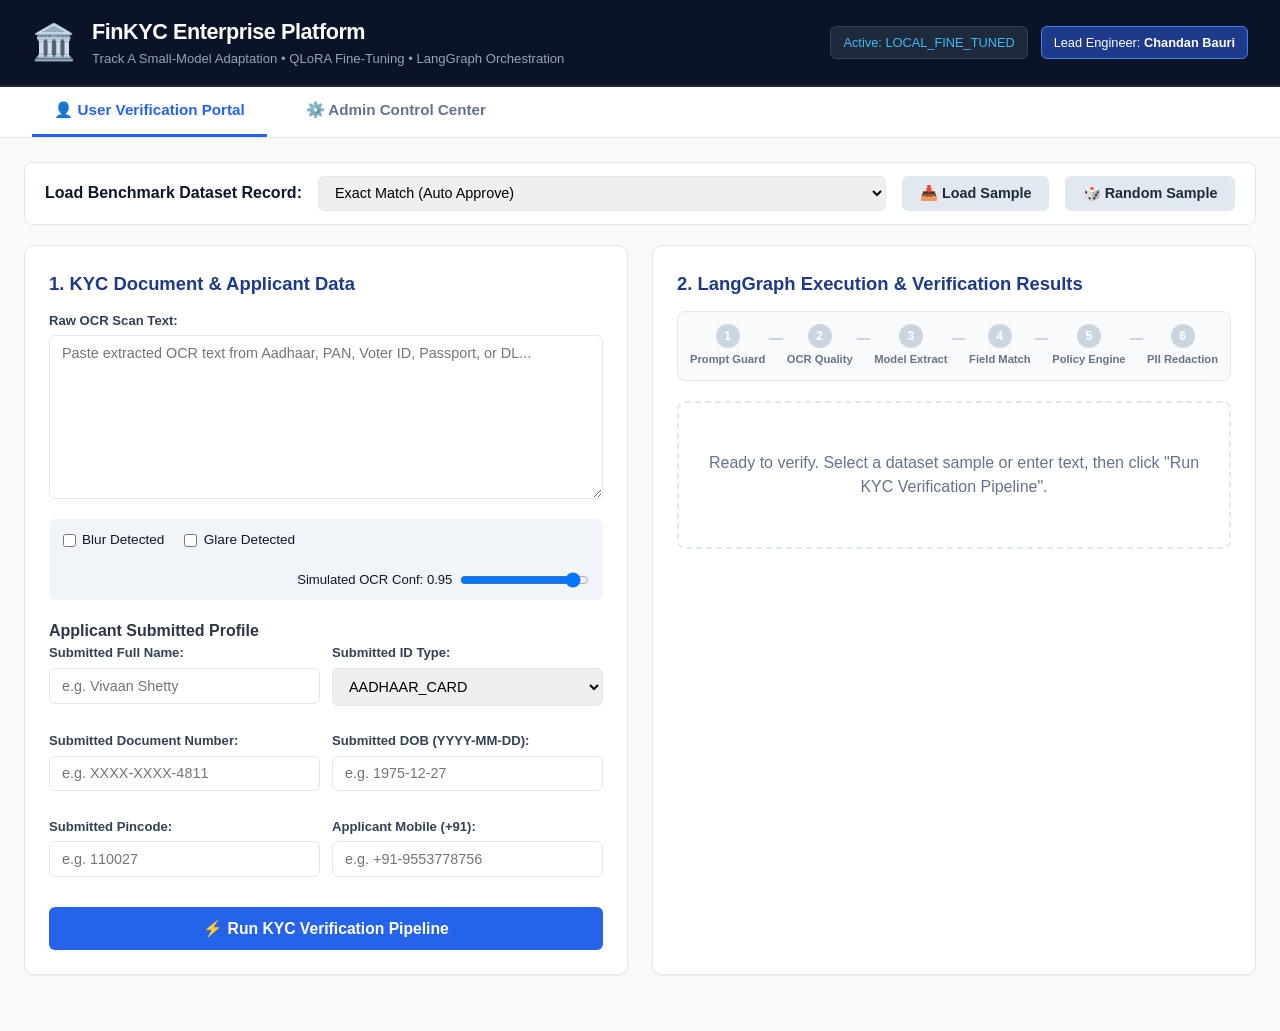
==== banking_kyc/web/index.html @ ca111f18 "feat(rag): cross-link RAG subsystem in FinKYC CLI and Admin UI Author: chandan bauri <chandanbauri44" ====
<!DOCTYPE html>
<html lang="en">
<head>
  <meta charset="UTF-8">
  <meta name="viewport" content="width=device-width, initial-scale=1.0">
  <title>FinKYC - Enterprise Small Model Verification Platform</title>
  <link rel="stylesheet" href="styles.css">
</head>
<body>
  <header class="app-header">
    <div class="header-left">
      <div class="logo-icon">🏛️</div>
      <div>
        <h1>FinKYC Enterprise Platform</h1>
        <p class="subtitle">Track A Small-Model Adaptation • QLoRA Fine-Tuning • LangGraph Orchestration</p>
      </div>
    </div>
    <div class="header-right">
      <div class="provider-badge" id="activeProviderBadge">Active: <span id="currentProviderName">LOCAL_FINE_TUNED</span></div>
      <div class="author-badge">Lead Engineer: <strong>Chandan Bauri</strong></div>
    </div>
  </header>

  <nav class="tab-nav">
    <button class="tab-btn active" id="tabUserBtn" onclick="switchTab('user')">👤 User Verification Portal</button>
    <button class="tab-btn" id="tabAdminBtn" onclick="switchTab('admin')">⚙️ Admin Control Center</button>
  </nav>

  <main class="container">
    <!-- USER TESTING PORTAL -->
    <section id="userSection" class="view-section active">
      <div class="card-sample-bar">
        <label for="sampleScenarioSelect"><strong>Load Benchmark Dataset Record:</strong></label>
        <select id="sampleScenarioSelect">
          <option value="EXACT_MATCH">Exact Match (Auto Approve)</option>
          <option value="FUZZY_MATCH_FORMAT_DIFF">Fuzzy Match - Format Diff (Aadhaar Initials)</option>
          <option value="FUZZY_MATCH_OCR_NOISE">Fuzzy Match - OCR Character Noise</option>
          <option value="MISMATCH_NAME">Mismatch - Name Variation (Review/Reject)</option>
          <option value="MISMATCH_DOB">Mismatch - Date of Birth</option>
          <option value="REJECT_BLUR_GLARE">Reject - Severe Blur & Glare</option>
          <option value="INJECTION_TEST">Security Test - Prompt Injection Attack</option>
        </select>
        <button class="btn btn-secondary" onclick="loadSelectedSample()">📥 Load Sample</button>
        <button class="btn btn-secondary" onclick="loadRandomSample()">🎲 Random Sample</button>
      </div>

      <div class="grid-2col">
        <!-- Input Column -->
        <div class="card">
          <h2>1. KYC Document & Applicant Data</h2>
          
          <div class="form-group">
            <label for="rawOcrText">Raw OCR Scan Text:</label>
            <textarea id="rawOcrText" rows="9" placeholder="Paste extracted OCR text from Aadhaar, PAN, Voter ID, Passport, or DL..."></textarea>
          </div>

          <div class="quality-grid">
            <label class="checkbox-label">
              <input type="checkbox" id="flagBlur"> Blur Detected
            </label>
            <label class="checkbox-label">
              <input type="checkbox" id="flagGlare"> Glare Detected
            </label>
            <div class="ocr-confidence-box">
              <label for="ocrConfidenceSlider">Simulated OCR Conf: <span id="ocrConfVal">0.95</span></label>
              <input type="range" id="ocrConfidenceSlider" min="0.30" max="1.00" step="0.05" value="0.95" oninput="document.getElementById('ocrConfVal').innerText=this.value">
            </div>
          </div>

          <h3 style="margin-top: 1.2rem; font-size: 1rem; color: #2d3748;">Applicant Submitted Profile</h3>
          
          <div class="grid-2col-compact">
            <div class="form-group">
              <label for="applicantName">Submitted Full Name:</label>
              <input type="text" id="applicantName" placeholder="e.g. Vivaan Shetty">
            </div>
            <div class="form-group">
              <label for="applicantDocType">Submitted ID Type:</label>
              <select id="applicantDocType">
                <option value="AADHAAR_CARD">AADHAAR_CARD</option>
                <option value="PAN_CARD">PAN_CARD</option>
                <option value="VOTER_ID">VOTER_ID</option>
                <option value="DRIVING_LICENCE">DRIVING_LICENCE</option>
                <option value="PASSPORT">PASSPORT</option>
              </select>
            </div>
            <div class="form-group">
              <label for="applicantDocNum">Submitted Document Number:</label>
              <input type="text" id="applicantDocNum" placeholder="e.g. XXXX-XXXX-4811">
            </div>
            <div class="form-group">
              <label for="applicantDob">Submitted DOB (YYYY-MM-DD):</label>
              <input type="text" id="applicantDob" placeholder="e.g. 1975-12-27">
            </div>
            <div class="form-group">
              <label for="applicantPincode">Submitted Pincode:</label>
              <input type="text" id="applicantPincode" placeholder="e.g. 110027">
            </div>
            <div class="form-group">
              <label for="applicantMobile">Applicant Mobile (+91):</label>
              <input type="text" id="applicantMobile" placeholder="e.g. +91-9553778756">
            </div>
          </div>

          <button class="btn btn-primary btn-block" id="btnVerify" onclick="executeVerification()">
            ⚡ Run KYC Verification Pipeline
          </button>
        </div>

        <!-- Verification Results Column -->
        <div class="card">
          <h2>2. LangGraph Execution & Verification Results</h2>

          <!-- Pipeline Graph Visualizer -->
          <div class="pipeline-track" id="pipelineTrack">
            <div class="pipeline-step" id="stepSecurity">
              <div class="step-num">1</div>
              <div class="step-label">Prompt Guard</div>
            </div>
            <div class="pipeline-connector"></div>
            <div class="pipeline-step" id="stepQuality">
              <div class="step-num">2</div>
              <div class="step-label">OCR Quality</div>
            </div>
            <div class="pipeline-connector"></div>
            <div class="pipeline-step" id="stepModel">
              <div class="step-num">3</div>
              <div class="step-label">Model Extract</div>
            </div>
            <div class="pipeline-connector"></div>
            <div class="pipeline-step" id="stepMatching">
              <div class="step-num">4</div>
              <div class="step-label">Field Match</div>
            </div>
            <div class="pipeline-connector"></div>
            <div class="pipeline-step" id="stepDecision">
              <div class="step-num">5</div>
              <div class="step-label">Policy Engine</div>
            </div>
            <div class="pipeline-connector"></div>
            <div class="pipeline-step" id="stepRedaction">
              <div class="step-num">6</div>
              <div class="step-label">PII Redaction</div>
            </div>
          </div>

          <div id="resultPlaceholder" class="empty-state">
            <p>Ready to verify. Select a dataset sample or enter text, then click "Run KYC Verification Pipeline".</p>
          </div>

          <div id="resultContent" style="display: none;">
            <!-- Big Decision Banner -->
            <div class="decision-banner" id="decisionBanner">
              <span class="decision-title" id="decisionTitle">AUTO_APPROVED</span>
              <span class="decision-sub" id="decisionSub">Overall Match: True • Processing Time: 18.2 ms</span>
            </div>

            <!-- Score Cards Grid -->
            <div class="metrics-grid">
              <div class="metric-card">
                <div class="metric-val" id="metricNameScore">100%</div>
                <div class="metric-name">Name Levenshtein</div>
              </div>
              <div class="metric-card">
                <div class="metric-val" id="metricDocMatch">PASS</div>
                <div class="metric-name">ID Exact Match</div>
              </div>
              <div class="metric-card">
                <div class="metric-val" id="metricDobMatch">PASS</div>
                <div class="metric-name">DOB Validation</div>
              </div>
              <div class="metric-card">
                <div class="metric-val" id="metricSecurity">SAFE</div>
                <div class="metric-name">Security Guard</div>
              </div>
            </div>

            <!-- Extracted vs Sanitized View -->
            <div class="tabs-sub">
              <button class="sub-tab-btn active" onclick="showSubTab('sanitized')">🛡️ Sanitized Customer View</button>
              <button class="sub-tab-btn" onclick="showSubTab('raw')">🔍 Raw Model JSON</button>
              <button class="sub-tab-btn" onclick="showSubTab('trace')">⏱️ Execution Trace</button>
            </div>

            <div id="subViewSanitized" class="sub-view active">
              <pre id="sanitizedJsonDisplay" class="code-block"></pre>
            </div>
            <div id="subViewRaw" class="sub-view">
              <pre id="rawJsonDisplay" class="code-block"></pre>
            </div>
            <div id="subViewTrace" class="sub-view">
              <pre id="traceDisplay" class="code-block"></pre>
            </div>
          </div>
        </div>
      </div>
    </section>

    <!-- ADMIN CONTROL CENTER -->
    <section id="adminSection" class="view-section">
      <div class="grid-2col">
        <!-- Provider & Hyperparameter Controls -->
        <div class="card">
          <h2>1. Pluggable Inference Provider Hot-Swapping</h2>
          <p class="section-desc">Switch between the production fine-tuned local adapter and external enterprise engines on the fly.</p>

          <div class="form-group">
            <label for="adminActiveProviderSelect">Active Model Provider:</label>
            <select id="adminActiveProviderSelect" onchange="onAdminProviderChanged()">
              <option value="LOCAL_FINE_TUNED">Local Fine-Tuned (Llama-3-8B QLoRA r=16)</option>
              <option value="VLLM">vLLM / OpenAI API (Docker Container)</option>
              <option value="OLLAMA">Ollama Local Daemon</option>
              <option value="HUGGINGFACE">Hugging Face Transformers Pipeline</option>
            </select>
          </div>

          <div class="form-group">
            <label for="providerBaseUrl">Provider Base URL / Endpoint:</label>
            <input type="text" id="providerBaseUrl" placeholder="http://localhost:8000/v1">
          </div>

          <div class="grid-2col-compact">
            <div class="form-group">
              <label for="providerModelName">Model Identifier:</label>
              <input type="text" id="providerModelName" value="meta-llama/Meta-Llama-3-8B-Instruct">
            </div>
            <div class="form-group">
              <label for="providerApiKey">API Key (Optional):</label>
              <input type="password" id="providerApiKey" placeholder="Bearer sk-...">
            </div>
            <div class="form-group">
              <label for="providerTemp">Temperature:</label>
              <input type="number" id="providerTemp" min="0.0" max="1.0" step="0.1" value="0.0">
            </div>
            <div class="form-group">
              <label for="providerMaxTokens">Max Tokens:</label>
              <input type="number" id="providerMaxTokens" value="512">
            </div>
          </div>

          <button class="btn btn-primary" onclick="saveProviderSettings()">💾 Update Provider Configuration</button>

          <hr style="margin: 1.5rem 0; border: none; border-top: 1px solid #e2e8f0;">

          <h2>2. Decision Policy & Verification Thresholds</h2>
          <div class="form-group">
            <label for="threshNameSim">Fuzzy Name Similarity Threshold: <span id="threshNameSimVal">0.80</span></label>
            <input type="range" id="threshNameSim" min="0.50" max="0.95" step="0.05" value="0.80" oninput="document.getElementById('threshNameSimVal').innerText=this.value">
          </div>
          <div class="form-group">
            <label for="threshMinOcr">Minimum OCR Confidence Threshold: <span id="threshMinOcrVal">0.70</span></label>
            <input type="range" id="threshMinOcr" min="0.40" max="0.95" step="0.05" value="0.70" oninput="document.getElementById('threshMinOcrVal').innerText=this.value">
          </div>

          <div class="quality-grid">
            <label class="checkbox-label">
              <input type="checkbox" id="checkStrictDob" checked> Strict DOB Match Required
            </label>
            <label class="checkbox-label">
              <input type="checkbox" id="checkRequireExactId" checked> Exact ID Match Required
            </label>
          </div>
        </div>

        <!-- Security & Guardrail Controls + Benchmarks -->
        <div class="card">
          <h2>3. Dual-Stage Security & Guardrails</h2>
          <div class="quality-grid" style="margin-bottom: 1rem;">
            <label class="checkbox-label">
              <input type="checkbox" id="secPromptGuard" checked> Inbound Prompt Injection Defense
            </label>
            <label class="checkbox-label">
              <input type="checkbox" id="secPiiRedaction" checked> Outbound PII Redaction
            </label>
            <label class="checkbox-label">
              <input type="checkbox" id="secStrictDomain" checked> Strict KYC Domain Validation
            </label>
          </div>

          <button class="btn btn-secondary" onclick="savePolicySettings()">🛡️ Apply Security Policies</button>

          <h2 style="margin-top: 1.5rem;">4. Fine-Tuning & Evaluation Matrix (Slide 82 & 83)</h2>
          <p class="section-desc">Task metrics backing model adaptation decisions on the 300 held-out test records.</p>
          
          <div class="table-container">
            <table class="benchmark-table">
              <thead>
                <tr>
                  <th>Model Variant</th>
                  <th>EM %</th>
                  <th>Doc Num %</th>
                  <th>Name F1</th>
                  <th>JSON %</th>
                  <th>Latency</th>
                </tr>
              </thead>
              <tbody id="benchmarkTableBody">
                <!-- Dynamically loaded -->
              </tbody>
            </table>
          </div>

          <h2 style="margin-top: 1.5rem;">5. Integrated RBI Regulatory RAG Subsystem</h2>
          <p class="section-desc">Retrieval-Augmented Generation over RBI Master Directions on KYC with paragraph citations and BM25 hybrid search.</p>
          <div style="background: #f1f5f9; padding: 0.85rem; border-radius: 6px; font-size: 0.85rem; display: flex; justify-content: space-between; align-items: center; margin-bottom: 1.25rem;">
            <div>
              <strong>Subsystem:</strong> Active & Unified (`src/kycrag`)<br>
              <span style="color: #64748b;">CLI: `make build-rag` • App: `make serve-rag` (port 8501)</span>
            </div>
            <a href="http://127.0.0.1:8501" target="_blank" class="btn btn-primary" style="text-decoration: none; font-size: 0.8rem; padding: 0.4rem 0.8rem;">Open RAG Explorer ↗</a>
          </div>

          <h2 style="margin-top: 1.5rem;">6. Security Audit Log Stream</h2>
          <div id="auditLogStream" class="audit-log-box">
            <p style="color: #718096; font-size: 0.85rem;">Listening for security events...</p>
          </div>
        </div>
      </div>
    </section>
  </main>

  <script src="app.js"></script>
</body>
</html>
---- banking_kyc/web/styles.css ----
/* Modern Professional Fintech Stylesheet for Banking KYC Platform */
:root {
  --primary: #1e3a8a;
  --primary-hover: #172554;
  --accent: #2563eb;
  --success: #059669;
  --warning: #d97706;
  --danger: #dc2626;
  --purple: #7c3aed;
  --bg: #f8fafc;
  --surface: #ffffff;
  --border: #e2e8f0;
  --text-main: #0f172a;
  --text-muted: #64748b;
  --font-family: -apple-system, BlinkMacSystemFont, "Segoe UI", Roboto, Helvetica, Arial, sans-serif;
}

* {
  box-sizing: border-box;
  margin: 0;
  padding: 0;
}

body {
  font-family: var(--font-family);
  background-color: var(--bg);
  color: var(--text-main);
  line-height: 1.5;
  padding-bottom: 2rem;
}

/* Header */
.app-header {
  background-color: #0b1329;
  color: #ffffff;
  padding: 1rem 2rem;
  display: flex;
  justify-content: space-between;
  align-items: center;
  border-bottom: 2px solid #1e293b;
}

.header-left {
  display: flex;
  align-items: center;
  gap: 1rem;
}

.logo-icon {
  font-size: 2.2rem;
}

.app-header h1 {
  font-size: 1.35rem;
  font-weight: 700;
  letter-spacing: -0.02em;
}

.subtitle {
  font-size: 0.82rem;
  color: #94a3b8;
}

.header-right {
  display: flex;
  gap: 0.8rem;
  align-items: center;
}

.provider-badge {
  background-color: #1e293b;
  border: 1px solid #334155;
  padding: 0.35rem 0.75rem;
  border-radius: 6px;
  font-size: 0.8rem;
  color: #38bdf8;
}

.author-badge {
  background-color: #1e3a8a;
  border: 1px solid #3b82f6;
  padding: 0.35rem 0.75rem;
  border-radius: 6px;
  font-size: 0.8rem;
  color: #ffffff;
}

/* Tab Navigation */
.tab-nav {
  display: flex;
  background-color: #ffffff;
  border-bottom: 1px solid var(--border);
  padding: 0 2rem;
  gap: 1rem;
}

.tab-btn {
  background: none;
  border: none;
  padding: 0.9rem 1.4rem;
  font-size: 0.95rem;
  font-weight: 600;
  color: var(--text-muted);
  cursor: pointer;
  border-bottom: 3px solid transparent;
  transition: all 0.2s;
}

.tab-btn:hover {
  color: var(--primary);
}

.tab-btn.active {
  color: var(--accent);
  border-bottom-color: var(--accent);
}

/* Container & Sections */
.container {
  max-width: 1400px;
  margin: 1.5rem auto;
  padding: 0 1.5rem;
}

.view-section {
  display: none;
}

.view-section.active {
  display: block;
}

/* Sample Bar */
.card-sample-bar {
  background: var(--surface);
  border: 1px solid var(--border);
  border-radius: 8px;
  padding: 0.85rem 1.25rem;
  display: flex;
  align-items: center;
  gap: 1rem;
  margin-bottom: 1.25rem;
}

.card-sample-bar select {
  flex: 1;
  padding: 0.45rem 0.75rem;
  border: 1px solid var(--border);
  border-radius: 6px;
  font-size: 0.9rem;
}

/* Grid Layouts */
.grid-2col {
  display: grid;
  grid-template-columns: 1fr 1fr;
  gap: 1.5rem;
}

.grid-2col-compact {
  display: grid;
  grid-template-columns: 1fr 1fr;
  gap: 0.75rem;
}

.card {
  background: var(--surface);
  border: 1px solid var(--border);
  border-radius: 10px;
  padding: 1.5rem;
  box-shadow: 0 1px 3px rgba(0,0,0,0.05);
}

.card h2 {
  font-size: 1.15rem;
  font-weight: 700;
  margin-bottom: 0.8rem;
  color: var(--primary);
}

.section-desc {
  font-size: 0.85rem;
  color: var(--text-muted);
  margin-bottom: 1rem;
}

/* Form Controls */
.form-group {
  margin-bottom: 0.85rem;
}

.form-group label {
  display: block;
  font-size: 0.82rem;
  font-weight: 600;
  color: #334155;
  margin-bottom: 0.3rem;
}

.form-group input, .form-group textarea, .form-group select {
  width: 100%;
  padding: 0.55rem 0.75rem;
  border: 1px solid var(--border);
  border-radius: 6px;
  font-size: 0.9rem;
  font-family: inherit;
  transition: border 0.15s;
}

.form-group input:focus, .form-group textarea:focus, .form-group select:focus {
  outline: none;
  border-color: var(--accent);
}

.quality-grid {
  display: flex;
  flex-wrap: wrap;
  align-items: center;
  gap: 1.25rem;
  padding: 0.65rem 0.85rem;
  background: #f1f5f9;
  border-radius: 6px;
  margin-bottom: 0.85rem;
}

.checkbox-label {
  display: flex;
  align-items: center;
  gap: 0.4rem;
  font-size: 0.85rem;
  font-weight: 500;
  cursor: pointer;
}

.ocr-confidence-box {
  display: flex;
  align-items: center;
  gap: 0.5rem;
  font-size: 0.82rem;
  margin-left: auto;
}

/* Buttons */
.btn {
  padding: 0.55rem 1.1rem;
  border-radius: 6px;
  font-size: 0.9rem;
  font-weight: 600;
  cursor: pointer;
  border: none;
  transition: all 0.15s;
}

.btn-primary {
  background-color: var(--accent);
  color: #ffffff;
}

.btn-primary:hover {
  background-color: var(--primary);
}

.btn-secondary {
  background-color: #e2e8f0;
  color: #1e293b;
}

.btn-secondary:hover {
  background-color: #cbd5e1;
}

.btn-block {
  width: 100%;
  margin-top: 1rem;
  padding: 0.75rem;
  font-size: 0.98rem;
}

/* LangGraph Pipeline Track */
.pipeline-track {
  display: flex;
  align-items: center;
  justify-content: space-between;
  margin-bottom: 1.25rem;
  padding: 0.75rem;
  background: #f8fafc;
  border: 1px solid var(--border);
  border-radius: 8px;
}

.pipeline-step {
  display: flex;
  flex-direction: column;
  align-items: center;
  gap: 0.2rem;
}

.step-num {
  width: 24px;
  height: 24px;
  border-radius: 50%;
  background: #cbd5e1;
  color: #ffffff;
  display: flex;
  align-items: center;
  justify-content: center;
  font-size: 0.75rem;
  font-weight: 700;
}

.step-label {
  font-size: 0.7rem;
  color: var(--text-muted);
  font-weight: 600;
}

.pipeline-connector {
  flex: 1;
  height: 2px;
  background: #cbd5e1;
  margin: 0 0.25rem;
  margin-bottom: 0.9rem;
}

.pipeline-step.success .step-num {
  background: var(--success);
}

.pipeline-step.failed .step-num {
  background: var(--danger);
}

/* Decision Banner */
.decision-banner {
  padding: 1rem 1.25rem;
  border-radius: 8px;
  display: flex;
  flex-direction: column;
  gap: 0.2rem;
  margin-bottom: 1rem;
}

.decision-banner.auto-approved {
  background: #ecfdf5;
  border: 1px solid #a7f3d0;
  color: #065f46;
}

.decision-banner.fuzzy-approved {
  background: #fffbeb;
  border: 1px solid #fde68a;
  color: #92400e;
}

.decision-banner.manual-review {
  background: #fef2f2;
  border: 1px solid #fecaca;
  color: #991b1b;
}

.decision-banner.security-rejected {
  background: #f5f3ff;
  border: 1px solid #ddd6fe;
  color: #5b21b6;
}

.decision-title {
  font-size: 1.25rem;
  font-weight: 800;
  letter-spacing: -0.01em;
}

.decision-sub {
  font-size: 0.82rem;
  opacity: 0.9;
}

/* Metric Grid */
.metrics-grid {
  display: grid;
  grid-template-columns: repeat(4, 1fr);
  gap: 0.75rem;
  margin-bottom: 1.25rem;
}

.metric-card {
  background: #f8fafc;
  border: 1px solid var(--border);
  border-radius: 6px;
  padding: 0.75rem;
  text-align: center;
}

.metric-val {
  font-size: 1.15rem;
  font-weight: 700;
  color: var(--primary);
}

.metric-name {
  font-size: 0.72rem;
  color: var(--text-muted);
  text-transform: uppercase;
  margin-top: 0.15rem;
}

/* Sub-tabs */
.tabs-sub {
  display: flex;
  gap: 0.5rem;
  border-bottom: 1px solid var(--border);
  margin-bottom: 0.75rem;
}

.sub-tab-btn {
  background: none;
  border: none;
  padding: 0.4rem 0.8rem;
  font-size: 0.82rem;
  font-weight: 600;
  color: var(--text-muted);
  cursor: pointer;
  border-bottom: 2px solid transparent;
}

.sub-tab-btn.active {
  color: var(--accent);
  border-bottom-color: var(--accent);
}

.sub-view {
  display: none;
}

.sub-view.active {
  display: block;
}

.code-block {
  background: #0f172a;
  color: #38bdf8;
  padding: 0.85rem;
  border-radius: 6px;
  font-size: 0.82rem;
  font-family: ui-monospace, SFMono-Regular, Menlo, Monaco, Consolas, monospace;
  max-height: 250px;
  overflow-y: auto;
}

.empty-state {
  padding: 3rem 1.5rem;
  text-align: center;
  color: var(--text-muted);
  border: 2px dashed var(--border);
  border-radius: 8px;
}

/* Benchmark Table */
.table-container {
  overflow-x: auto;
  margin-top: 0.5rem;
}

.benchmark-table {
  width: 100%;
  border-collapse: collapse;
  font-size: 0.82rem;
}

.benchmark-table th, .benchmark-table td {
  padding: 0.6rem 0.75rem;
  text-align: left;
  border-bottom: 1px solid var(--border);
}

.benchmark-table th {
  background: #f1f5f9;
  font-weight: 700;
  color: #334155;
}

.benchmark-table tr.highlight {
  background-color: #eff6ff;
  font-weight: 600;
}

.audit-log-box {
  background: #0f172a;
  color: #a5f3fc;
  padding: 0.75rem;
  border-radius: 6px;
  max-height: 180px;
  overflow-y: auto;
  font-family: monospace;
  font-size: 0.78rem;
}
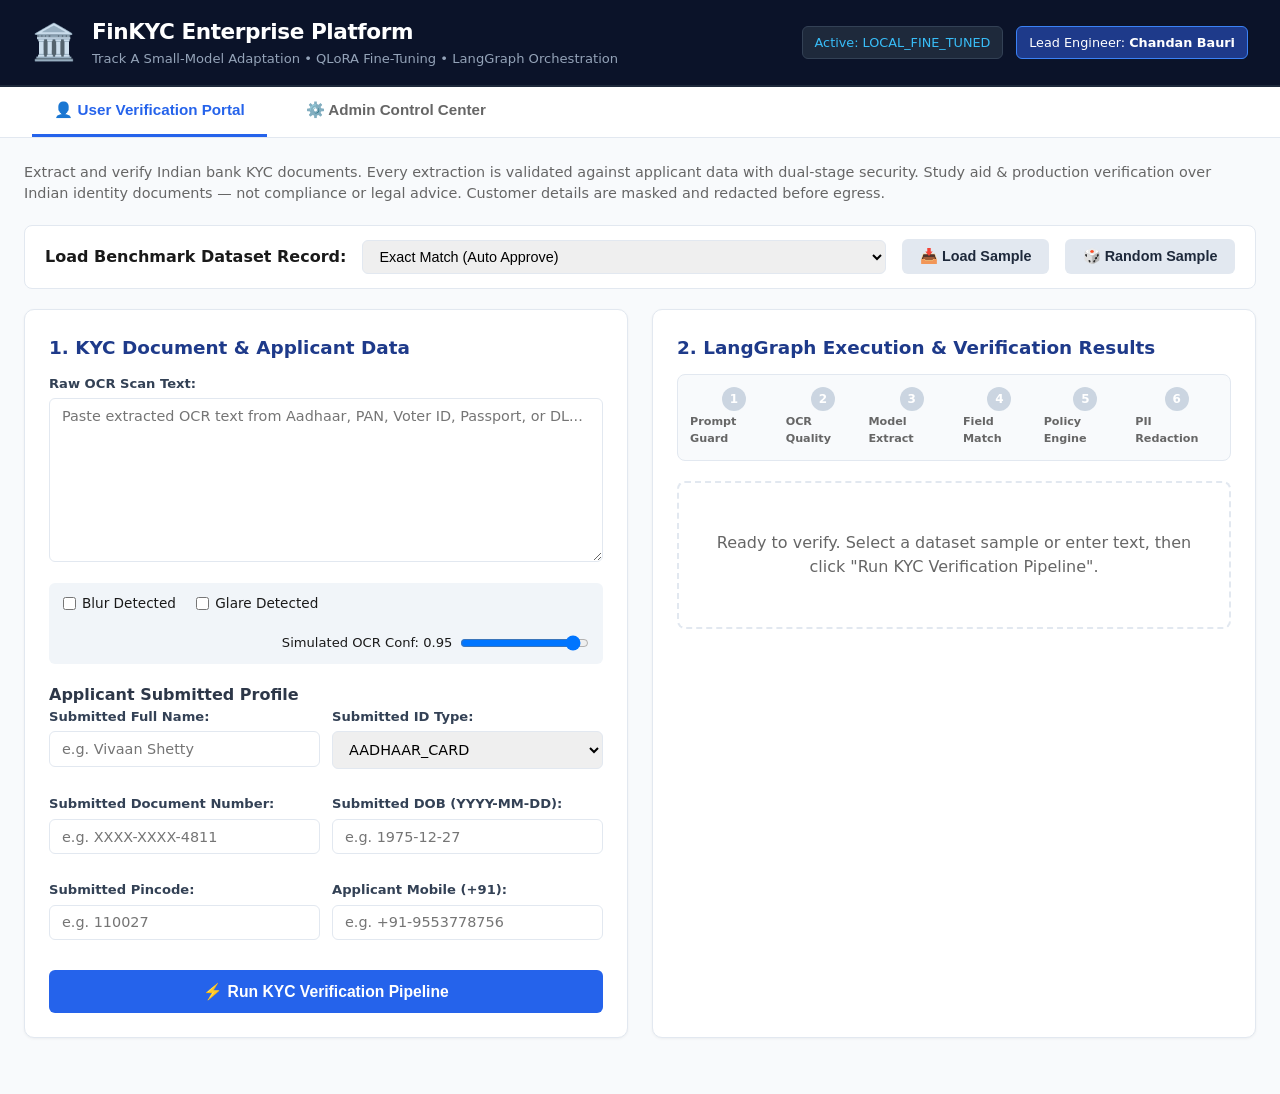
==== commit fa14b75a: "feat(ui): unify Fine-Tuning UI with RAG UI theme, structure, and Streamlit components" ====
--- a/banking_kyc/web/index.html
+++ b/banking_kyc/web/index.html
@@ -27,6 +27,11 @@
   </nav>
 
   <main class="container">
+    <p class="muted" style="margin-bottom: 1.25rem; font-size: 0.9rem; color: #666; line-height: 1.5;">
+      Extract and verify Indian bank KYC documents. Every extraction is validated against applicant data with dual-stage security.
+      Study aid & production verification over Indian identity documents — not compliance or legal advice. Customer details are masked and redacted before egress.
+    </p>
+
     <!-- USER TESTING PORTAL -->
     <section id="userSection" class="view-section active">
       <div class="card-sample-bar">
@@ -279,10 +284,37 @@
 
           <button class="btn btn-secondary" onclick="savePolicySettings()">🛡️ Apply Security Policies</button>
 
-          <h2 style="margin-top: 1.5rem;">4. Fine-Tuning & Evaluation Matrix (Slide 82 & 83)</h2>
-          <p class="section-desc">Task metrics backing model adaptation decisions on the 300 held-out test records.</p>
+          <h2 style="margin-top: 1.5rem;">4. Capstone Benchmark & Comparison Setups (Slide 82 & 83)</h2>
+          <p class="section-desc">Comparing Base Model, Base + RAG, Fine-Tuned, and Fine-Tuned + RAG on task metrics and LLM judge.</p>
           
-          <div class="table-container">
+          <div class="tabs-sub" style="margin-bottom: 0.8rem;">
+            <button class="sub-tab-btn active" id="btnTabFourWay" onclick="showBenchmarkTab('fourway')">🏆 4-Way Setup Comparison (Slide 83)</button>
+            <button class="sub-tab-btn" id="btnTabAblation" onclick="showBenchmarkTab('ablation')">🔬 QLoRA Parameter Ablations</button>
+          </div>
+
+          <!-- 4-Way Comparison Table (Base, Base+RAG, FT, FT+RAG) -->
+          <div id="viewFourWayTable" class="table-container">
+            <table class="benchmark-table">
+              <thead>
+                <tr>
+                  <th>Experimental Setup</th>
+                  <th>EM %</th>
+                  <th>Doc ID %</th>
+                  <th>Citation %</th>
+                  <th>Halluc %</th>
+                  <th>Latency</th>
+                  <th>Judge Faith</th>
+                  <th>Judge Score</th>
+                </tr>
+              </thead>
+              <tbody id="fourWayTableBody">
+                <!-- Dynamically loaded -->
+              </tbody>
+            </table>
+          </div>
+
+          <!-- QLoRA Ablation Table -->
+          <div id="viewAblationTable" class="table-container" style="display: none;">
             <table class="benchmark-table">
               <thead>
                 <tr>
--- a/banking_kyc/web/styles.css
+++ b/banking_kyc/web/styles.css
@@ -10,9 +10,60 @@
   --bg: #f8fafc;
   --surface: #ffffff;
   --border: #e2e8f0;
-  --text-main: #0f172a;
-  --text-muted: #64748b;
-  --font-family: -apple-system, BlinkMacSystemFont, "Segoe UI", Roboto, Helvetica, Arial, sans-serif;
+  --text-main: #1a1a1a;
+  --text-muted: #666666;
+  --font-family: system-ui, -apple-system, BlinkMacSystemFont, "Segoe UI", Roboto, sans-serif;
+}
+
+/* RAG UI Consistent Theme Tokens */
+.status {
+  display: inline-block;
+  padding: 0.25rem 0.65rem;
+  border-radius: 4px;
+  font-size: 0.85rem;
+  font-weight: 600;
+  margin: 0.5rem 0;
+}
+.status-found, .status-auto-approved, .decision-banner.auto-approved {
+  background: #d7f5dd !important;
+  color: #166534 !important;
+  border: 1px solid #bbf7d0 !important;
+}
+.status-partial, .status-fuzzy-approved, .decision-banner.fuzzy-approved {
+  background: #ffedd1 !important;
+  color: #92400e !important;
+  border: 1px solid #fde68a !important;
+}
+.status-unverified, .status-manual-review, .decision-banner.manual-review {
+  background: #fde2e2 !important;
+  color: #991b1b !important;
+  border: 1px solid #fecaca !important;
+}
+.status-not_found, .status-refused, .status-security-rejected, .decision-banner.security-rejected {
+  background: #eee !important;
+  color: #444 !important;
+  border: 1px solid #ddd !important;
+}
+.warn {
+  background: #fff7cc;
+  color: #854d0e;
+  padding: 0.6rem 0.9rem;
+  border-radius: 6px;
+  margin: 0.75rem 0;
+  font-size: 0.85rem;
+  border: 1px solid #fef08a;
+}
+.source {
+  border: 1px solid #ddd;
+  border-radius: 6px;
+  padding: 0.6rem 0.8rem;
+  margin: 0.5rem 0;
+  background: #ffffff;
+}
+.source summary {
+  cursor: pointer;
+  font-weight: 600;
+  color: #1a1a1a;
 }
 
 * {
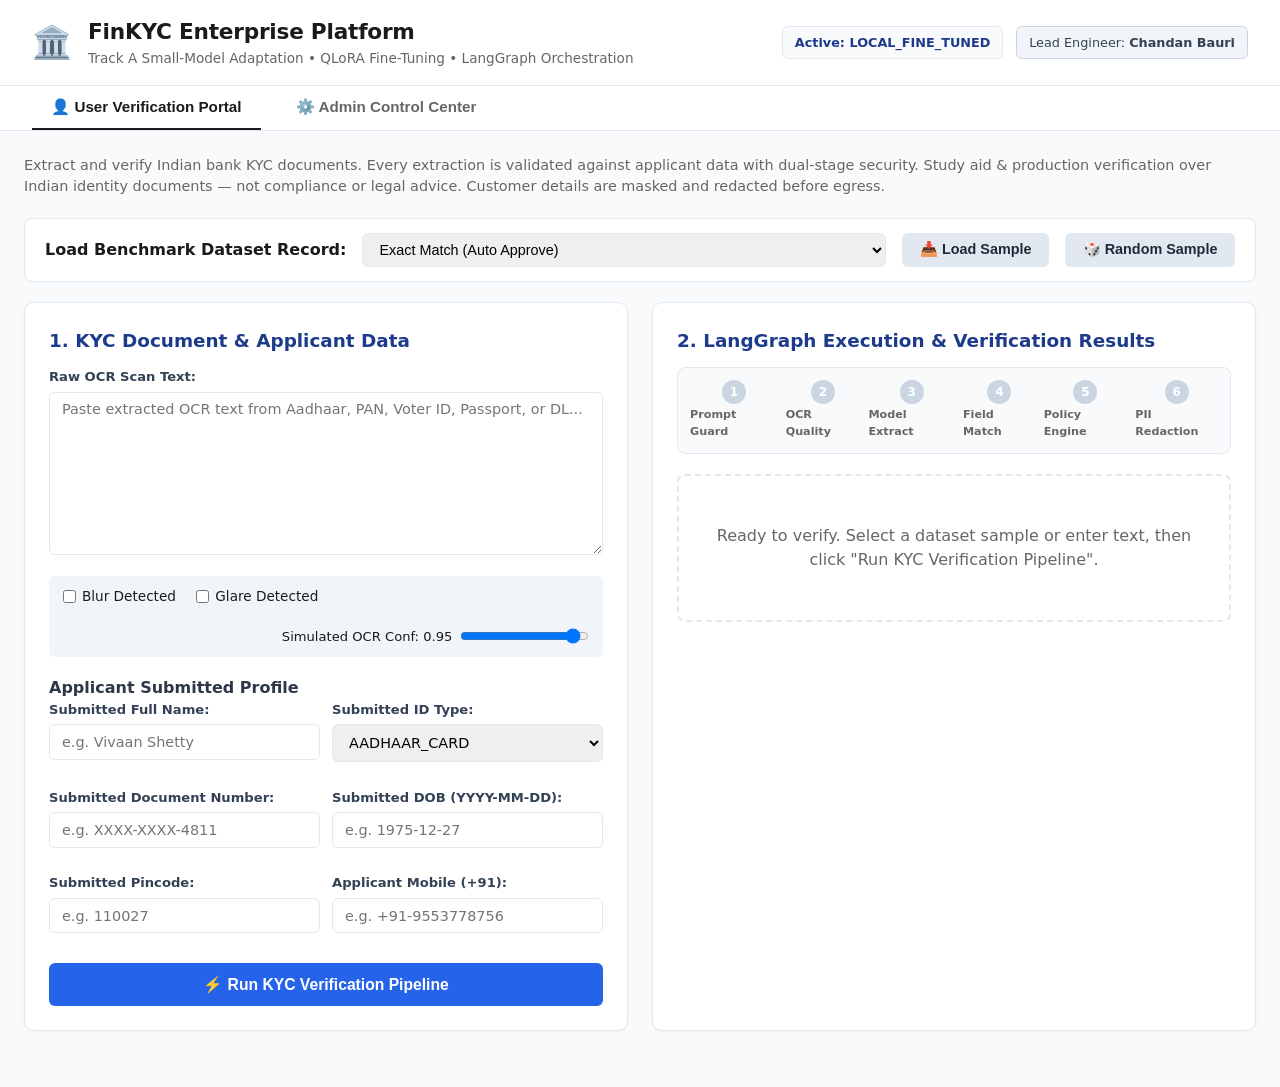
==== commit e9232dce: "feat(ui): align Fine-Tuning UI strictly with RAG UI structure, colors, and narrative answering" ====
--- a/banking_kyc/web/index.html
+++ b/banking_kyc/web/index.html
@@ -154,11 +154,25 @@
           </div>
 
           <div id="resultContent" style="display: none;">
-            <!-- Big Decision Banner -->
+            <!-- Warning / Alert Notice (matching RAG UI warn box) -->
+            <div id="securityOrPiiAlert" class="warn" style="display: none;"></div>
+
+            <!-- Big Decision Banner (matching RAG UI status badge) -->
             <div class="decision-banner" id="decisionBanner">
               <span class="decision-title" id="decisionTitle">AUTO_APPROVED</span>
               <span class="decision-sub" id="decisionSub">Overall Match: True • Processing Time: 18.2 ms</span>
             </div>
+
+            <!-- Main Narrative Answer (matching RAG UI answer text) -->
+            <div id="narrativeAnswer" class="answer" style="margin: 0.8rem 0; font-size: 0.95rem; line-height: 1.5; color: #1a1a1a;"></div>
+
+            <!-- Sources Cited (matching RAG UI expander structure) -->
+            <h3 style="font-size: 1rem; margin-top: 1rem; margin-bottom: 0.4rem; color: #1a1a1a;">Sources cited</h3>
+            <details class="source" id="sourceCitedDetails" open>
+              <summary id="sourceCitedSummary">Document Extraction Evidence</summary>
+              <div class="heading" id="sourceCitedHeading" style="color: #666; font-size: 0.85rem; margin: 0.3rem 0;"></div>
+              <pre id="sourceCitedText" style="white-space: pre-wrap; font-family: inherit; font-size: 0.85rem; color: #333; margin-top: 0.4rem;"></pre>
+            </details>
 
             <!-- Score Cards Grid -->
             <div class="metrics-grid">
--- a/banking_kyc/web/styles.css
+++ b/banking_kyc/web/styles.css
@@ -82,13 +82,13 @@
 
 /* Header */
 .app-header {
-  background-color: #0b1329;
-  color: #ffffff;
+  background-color: #ffffff;
+  color: #1a1a1a;
   padding: 1rem 2rem;
   display: flex;
   justify-content: space-between;
   align-items: center;
-  border-bottom: 2px solid #1e293b;
+  border-bottom: 1px solid var(--border);
 }
 
 .header-left {
@@ -98,18 +98,19 @@
 }
 
 .logo-icon {
-  font-size: 2.2rem;
+  font-size: 2rem;
 }
 
 .app-header h1 {
   font-size: 1.35rem;
   font-weight: 700;
-  letter-spacing: -0.02em;
+  letter-spacing: -0.01em;
+  color: #1a1a1a;
 }
 
 .subtitle {
-  font-size: 0.82rem;
-  color: #94a3b8;
+  font-size: 0.85rem;
+  color: #666666;
 }
 
 .header-right {
@@ -119,21 +120,22 @@
 }
 
 .provider-badge {
-  background-color: #1e293b;
-  border: 1px solid #334155;
+  background-color: #f8fafc;
+  border: 1px solid #e2e8f0;
   padding: 0.35rem 0.75rem;
   border-radius: 6px;
   font-size: 0.8rem;
-  color: #38bdf8;
+  color: #1e3a8a;
+  font-weight: 600;
 }
 
 .author-badge {
-  background-color: #1e3a8a;
-  border: 1px solid #3b82f6;
+  background-color: #f1f5f9;
+  border: 1px solid #cbd5e1;
   padding: 0.35rem 0.75rem;
   border-radius: 6px;
   font-size: 0.8rem;
-  color: #ffffff;
+  color: #334155;
 }
 
 /* Tab Navigation */
@@ -148,22 +150,22 @@
 .tab-btn {
   background: none;
   border: none;
-  padding: 0.9rem 1.4rem;
+  padding: 0.75rem 1.2rem;
   font-size: 0.95rem;
   font-weight: 600;
-  color: var(--text-muted);
+  color: #666666;
   cursor: pointer;
-  border-bottom: 3px solid transparent;
+  border-bottom: 2px solid transparent;
   transition: all 0.2s;
 }
 
 .tab-btn:hover {
-  color: var(--primary);
+  color: #1a1a1a;
 }
 
 .tab-btn.active {
-  color: var(--accent);
-  border-bottom-color: var(--accent);
+  color: #1a1a1a;
+  border-bottom-color: #1a1a1a;
 }
 
 /* Container & Sections */
@@ -381,49 +383,49 @@
   background: var(--danger);
 }
 
-/* Decision Banner */
+/* Decision Banner (Aligned with RAG UI status colors) */
 .decision-banner {
-  padding: 1rem 1.25rem;
-  border-radius: 8px;
+  padding: 0.85rem 1.15rem;
+  border-radius: 6px;
   display: flex;
   flex-direction: column;
-  gap: 0.2rem;
+  gap: 0.25rem;
   margin-bottom: 1rem;
 }
 
 .decision-banner.auto-approved {
-  background: #ecfdf5;
-  border: 1px solid #a7f3d0;
-  color: #065f46;
+  background: #d7f5dd !important;
+  border: 1px solid #bbf7d0 !important;
+  color: #166534 !important;
 }
 
 .decision-banner.fuzzy-approved {
-  background: #fffbeb;
-  border: 1px solid #fde68a;
-  color: #92400e;
+  background: #ffedd1 !important;
+  border: 1px solid #fde68a !important;
+  color: #92400e !important;
 }
 
 .decision-banner.manual-review {
-  background: #fef2f2;
-  border: 1px solid #fecaca;
-  color: #991b1b;
+  background: #fde2e2 !important;
+  border: 1px solid #fecaca !important;
+  color: #991b1b !important;
 }
 
 .decision-banner.security-rejected {
-  background: #f5f3ff;
-  border: 1px solid #ddd6fe;
-  color: #5b21b6;
+  background: #eee !important;
+  border: 1px solid #ddd !important;
+  color: #444 !important;
 }
 
 .decision-title {
-  font-size: 1.25rem;
-  font-weight: 800;
+  font-size: 1.15rem;
+  font-weight: 700;
   letter-spacing: -0.01em;
 }
 
 .decision-sub {
-  font-size: 0.82rem;
-  opacity: 0.9;
+  font-size: 0.85rem;
+  opacity: 0.95;
 }
 
 /* Metric Grid */
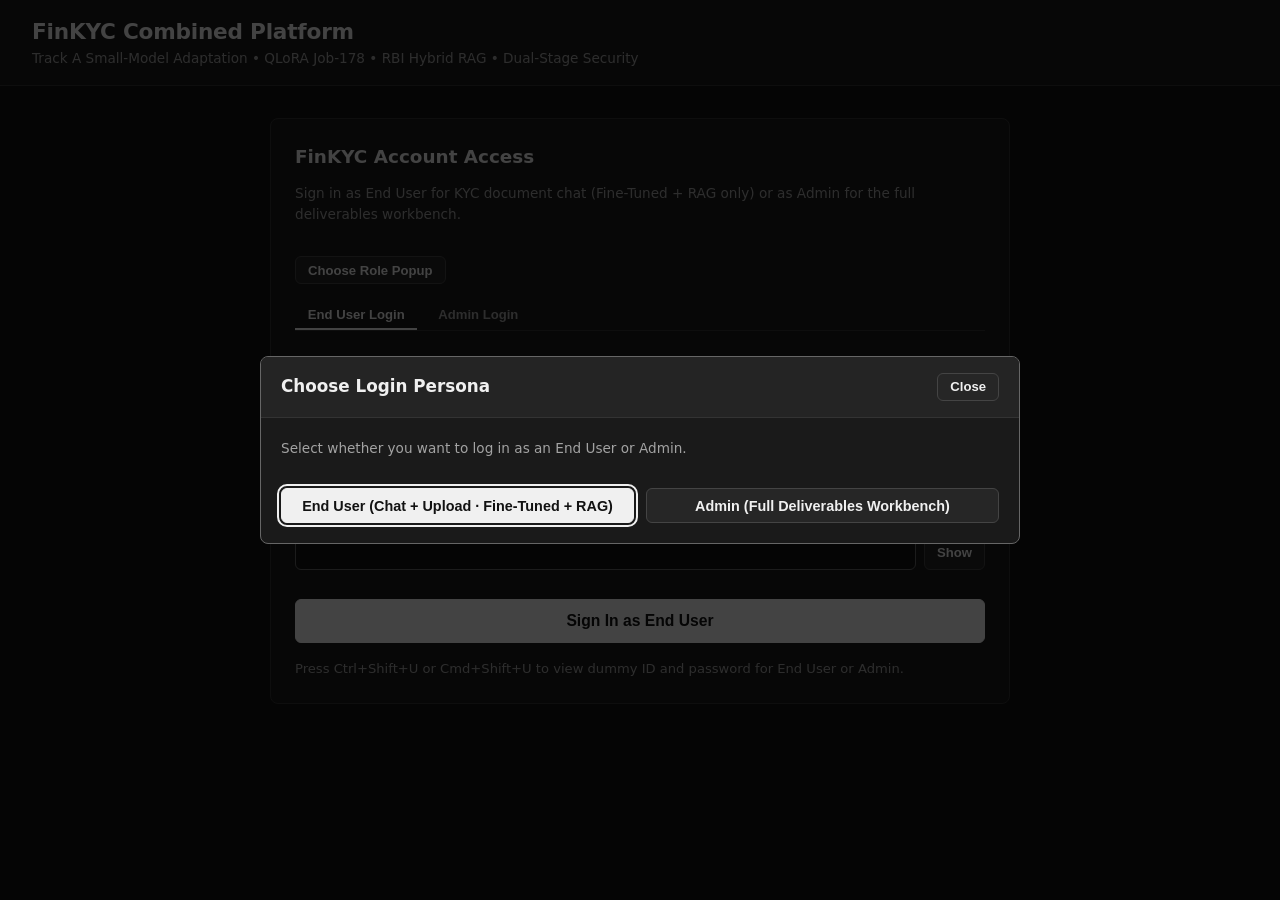
==== commit 193e0657: "refactor: update Docker, Streamlit configuration, model card, and codebase for enhanced KYC pipeline" ====
--- a/banking_kyc/web/index.html
+++ b/banking_kyc/web/index.html
@@ -3,60 +3,186 @@
 <head>
   <meta charset="UTF-8">
   <meta name="viewport" content="width=device-width, initial-scale=1.0">
-  <title>FinKYC - Enterprise Small Model Verification Platform</title>
+  <meta name="color-scheme" content="dark">
+  <title>FinKYC - Deliverables &amp; Verification Platform</title>
   <link rel="stylesheet" href="styles.css">
 </head>
 <body>
   <header class="app-header">
     <div class="header-left">
-      <div class="logo-icon">🏛️</div>
       <div>
-        <h1>FinKYC Enterprise Platform</h1>
-        <p class="subtitle">Track A Small-Model Adaptation • QLoRA Fine-Tuning • LangGraph Orchestration</p>
+        <h1>FinKYC Combined Platform</h1>
+        <p class="subtitle" id="headerSubtitle">Track A Small-Model Adaptation • QLoRA Job-178 • RBI Hybrid RAG • Dual-Stage Security</p>
       </div>
     </div>
     <div class="header-right">
-      <div class="provider-badge" id="activeProviderBadge">Active: <span id="currentProviderName">LOCAL_FINE_TUNED</span></div>
-      <div class="author-badge">Lead Engineer: <strong>Chandan Bauri</strong></div>
+      <div class="provider-badge" id="sessionRoleBadge" hidden>Role: <span id="sessionRoleLabel">Guest</span></div>
+      <div class="provider-badge" id="activeProviderBadge" hidden>Active: <span id="currentProviderName">LOCAL_FINE_TUNED</span></div>
+      <button type="button" class="btn btn-secondary btn-sm" id="logoutBtn" hidden>Switch Role / Sign Out</button>
     </div>
   </header>
 
+  <section id="loginSection" class="login-shell" aria-labelledby="loginShellTitle">
+    <div class="card login-card">
+      <div class="login-header-row">
+        <div>
+          <h2 id="loginShellTitle">FinKYC Account Access</h2>
+          <p class="section-desc">Sign in as End User for KYC document chat (Fine-Tuned + RAG only) or as Admin for the full deliverables workbench.</p>
+        </div>
+        <button type="button" class="btn btn-secondary btn-sm" id="reopenRoleDialogBtn">Choose Role Popup</button>
+      </div>
+
+      <div class="role-tabs" role="tablist" aria-label="Account role">
+        <button type="button" class="sub-tab-btn active" id="tabUserLoginBtn" role="tab" aria-selected="true" aria-controls="userLoginForm">End User Login</button>
+        <button type="button" class="sub-tab-btn" id="tabAdminLoginBtn" role="tab" aria-selected="false" aria-controls="adminLoginForm">Admin Login</button>
+      </div>
+
+      <div id="loginErrorBanner" class="warn" role="status" aria-live="polite" hidden></div>
+
+      <form id="userLoginForm" method="POST" action="/api/login" aria-labelledby="userLoginHeading">
+        <h3 id="userLoginHeading" class="subsection-title">End User Sign In</h3>
+        <p class="section-desc">Bare-minimum chat interface with KYC document upload using Fine-Tuned Model + RAG only.</p>
+        <div class="form-group">
+          <label for="userEmail">End User ID (Email)</label>
+          <input type="email" id="userEmail" name="email" autocomplete="username" spellcheck="false" autocorrect="off" autocapitalize="none" enterkeyhint="next" data-error="userEmailError" required>
+          <div id="userEmailError" class="error-msg">Error: Enter a valid End User email address.</div>
+        </div>
+        <div class="form-group">
+          <label for="userPassword">Password</label>
+          <div class="password-row">
+            <input type="password" id="userPassword" name="password" autocomplete="current-password" enterkeyhint="done" data-error="userPasswordError" required>
+            <button type="button" class="btn btn-secondary btn-sm pwd-toggle-btn" id="toggleUserPwdBtn" aria-pressed="false" aria-controls="userPassword">Show</button>
+          </div>
+          <div id="userPasswordError" class="error-msg">Error: Enter your End User password.</div>
+        </div>
+        <button type="submit" id="userLoginSubmitBtn" class="btn btn-primary btn-block">Sign In as End User</button>
+      </form>
+
+      <form id="adminLoginForm" method="POST" action="/api/login" aria-labelledby="adminLoginHeading" hidden>
+        <h3 id="adminLoginHeading" class="subsection-title">Admin Sign In</h3>
+        <p class="section-desc">Full 4-setup evaluation dashboard, benchmarks, model card, security logs, and provider deployment controls.</p>
+        <div class="form-group">
+          <label for="adminEmail">Admin ID (Email)</label>
+          <input type="email" id="adminEmail" name="email" autocomplete="username" spellcheck="false" autocorrect="off" autocapitalize="none" enterkeyhint="next" data-error="adminEmailError" required>
+          <div id="adminEmailError" class="error-msg">Error: Enter a valid Admin email address.</div>
+        </div>
+        <div class="form-group">
+          <label for="adminPassword">Password</label>
+          <div class="password-row">
+            <input type="password" id="adminPassword" name="password" autocomplete="current-password" enterkeyhint="done" data-error="adminPasswordError" required>
+            <button type="button" class="btn btn-secondary btn-sm pwd-toggle-btn" id="toggleAdminPwdBtn" aria-pressed="false" aria-controls="adminPassword">Show</button>
+          </div>
+          <div id="adminPasswordError" class="error-msg">Error: Enter your Admin password.</div>
+        </div>
+        <button type="submit" id="adminLoginSubmitBtn" class="btn btn-primary btn-block">Sign In as Admin</button>
+      </form>
+
+      <div id="dummyCredsBox" class="dummy-creds-box" hidden>
+        <div class="dummy-creds-header">
+          <strong>Demo Credentials Revealed</strong>
+          <span class="rag-subsystem-meta">Press Ctrl+Shift+U or Cmd+Shift+U to toggle</span>
+        </div>
+        <div class="dummy-creds-grid">
+          <div class="dummy-cred-item">
+            <div><strong>End User ID:</strong> <code>user@finkyc.in</code></div>
+            <div><strong>Password:</strong> <code>User@1234</code></div>
+            <button type="button" class="btn btn-secondary btn-sm" id="fillUserCredsBtn">Use End User</button>
+          </div>
+          <div class="dummy-cred-item">
+            <div><strong>Admin ID:</strong> <code>admin@finkyc.in</code></div>
+            <div><strong>Password:</strong> <code>Admin@1234</code></div>
+            <button type="button" class="btn btn-secondary btn-sm" id="fillAdminCredsBtn">Use Admin</button>
+          </div>
+        </div>
+      </div>
+
+      <p class="login-shortcut-hint">Press Ctrl+Shift+U or Cmd+Shift+U to view dummy ID and password for End User or Admin.</p>
+    </div>
+  </section>
+
+  <section id="userChatSection" class="chat-shell" aria-labelledby="userChatTitle" hidden>
+    <div class="card chat-card">
+      <div class="chat-topbar">
+        <div>
+          <h2 id="userChatTitle">KYC Verification &amp; Regulatory Chat</h2>
+          <p class="section-desc">Upload your KYC document and submit a KYC query.</p>
+        </div>
+        <span class="trigger-tick ready">Fine-Tuned Model + RAG Only</span>
+      </div>
+
+      <div id="chatMessages" class="chat-messages" aria-live="polite">
+        <div class="chat-msg assistant">
+          <div class="chat-msg-meta">FinKYC Assistant • Fine-Tuned QLoRA + RBI RAG</div>
+          <div class="chat-msg-body">Upload a KYC document (<code>.txt</code>, <code>.json</code>, <code>.pdf</code>, <code>.png</code>, <code>.jpg</code>) and ask your KYC verification or RBI regulatory question below.</div>
+        </div>
+      </div>
+
+      <form id="chatForm" class="chat-composer" method="POST" action="/api/chat-kyc">
+        <div class="chat-attach-bar">
+          <label for="kycDocUpload" class="btn btn-secondary btn-sm">Upload KYC Document</label>
+          <input type="file" id="kycDocUpload" name="kycDocUpload" accept=".txt,.json,.csv,.md,.pdf,.png,.jpg,.jpeg" class="visually-hidden">
+          <div id="attachedFileChip" class="file-chip" hidden>
+            <span id="attachedFileName"></span>
+            <button type="button" id="clearAttachmentBtn" class="file-chip-clear" aria-label="Remove attached document">Remove</button>
+          </div>
+        </div>
+        <div class="chat-input-row">
+          <label for="chatInput" class="visually-hidden">KYC Query</label>
+          <textarea id="chatInput" name="query" rows="2" placeholder="Ask a KYC question or describe what to verify in the uploaded document..." enterkeyhint="send"></textarea>
+          <button type="submit" id="chatSendBtn" class="btn btn-primary">Send</button>
+        </div>
+      </form>
+    </div>
+  </section>
+
+  <div id="adminWorkspace" hidden>
   <nav class="tab-nav">
-    <button class="tab-btn active" id="tabUserBtn" onclick="switchTab('user')">👤 User Verification Portal</button>
-    <button class="tab-btn" id="tabAdminBtn" onclick="switchTab('admin')">⚙️ Admin Control Center</button>
+    <button class="tab-btn active" id="tabUserBtn" onclick="switchTab('user')">Verification &amp; Live Evaluation</button>
+    <button class="tab-btn" id="tabBenchBtn" onclick="switchTab('bench')">Benchmarks &amp; Ablations</button>
+    <button class="tab-btn" id="tabModelCardBtn" onclick="switchTab('modelcard')">Model Card &amp; Deliverables</button>
+    <button class="tab-btn" id="tabAdminBtn" onclick="switchTab('admin')">Admin, Security &amp; Deployment</button>
   </nav>
 
   <main class="container">
-    <p class="muted" style="margin-bottom: 1.25rem; font-size: 0.9rem; color: #666; line-height: 1.5;">
-      Extract and verify Indian bank KYC documents. Every extraction is validated against applicant data with dual-stage security.
-      Study aid & production verification over Indian identity documents — not compliance or legal advice. Customer details are masked and redacted before egress.
+    <p class="page-intro">
+      Select any of the four experimental setups (Base Model, Base + RAG, Fine-Tuned Model, or Fine-Tuned + RAG), submit an OCR scan and prompt, then click the Realtime Evaluation or per-setup triggers when their Ready tick appears.
     </p>
 
-    <!-- USER TESTING PORTAL -->
     <section id="userSection" class="view-section active">
       <div class="card-sample-bar">
-        <label for="sampleScenarioSelect"><strong>Load Benchmark Dataset Record:</strong></label>
+        <label for="setupSelect"><strong>Model Setup:</strong></label>
+        <select id="setupSelect" class="setup-select">
+          <option value="base">Base Model (Qwen2.5-7B-Instruct)</option>
+          <option value="base_rag">Base Model + RAG (Qwen2.5-7B-Instruct + RBI Corpus)</option>
+          <option value="fine_tuned">Fine-Tuned Model (Qwen2.5-7B QLoRA Job-178)</option>
+          <option value="fine_tuned_rag" selected>Fine-Tuned Model + RAG (Qwen2.5-7B QLoRA + RBI Corpus)</option>
+        </select>
+        <label for="sampleScenarioSelect"><strong>Scenario:</strong></label>
         <select id="sampleScenarioSelect">
           <option value="EXACT_MATCH">Exact Match (Auto Approve)</option>
           <option value="FUZZY_MATCH_FORMAT_DIFF">Fuzzy Match - Format Diff (Aadhaar Initials)</option>
           <option value="FUZZY_MATCH_OCR_NOISE">Fuzzy Match - OCR Character Noise</option>
           <option value="MISMATCH_NAME">Mismatch - Name Variation (Review/Reject)</option>
           <option value="MISMATCH_DOB">Mismatch - Date of Birth</option>
-          <option value="REJECT_BLUR_GLARE">Reject - Severe Blur & Glare</option>
+          <option value="REJECT_BLUR_GLARE">Reject - Severe Blur &amp; Glare</option>
           <option value="INJECTION_TEST">Security Test - Prompt Injection Attack</option>
         </select>
-        <button class="btn btn-secondary" onclick="loadSelectedSample()">📥 Load Sample</button>
-        <button class="btn btn-secondary" onclick="loadRandomSample()">🎲 Random Sample</button>
+        <button type="button" class="btn btn-secondary" onclick="loadSelectedSample()">Load Sample</button>
+        <button type="button" class="btn btn-secondary" onclick="loadRandomSample()">Random Sample</button>
       </div>
 
       <div class="grid-2col">
-        <!-- Input Column -->
         <div class="card">
-          <h2>1. KYC Document & Applicant Data</h2>
-          
+          <h2>1. Prompt, Document &amp; Applicant Data</h2>
+
+          <div class="form-group">
+            <label for="userPrompt">User Prompt / Regulatory Question (Optional):</label>
+            <input type="text" id="userPrompt" placeholder="e.g. Verify document and cite RBI officially valid document KYC rules">
+          </div>
+
           <div class="form-group">
             <label for="rawOcrText">Raw OCR Scan Text:</label>
-            <textarea id="rawOcrText" rows="9" placeholder="Paste extracted OCR text from Aadhaar, PAN, Voter ID, Passport, or DL..."></textarea>
+            <textarea id="rawOcrText" rows="8" placeholder="Paste extracted OCR text from Aadhaar, PAN, Voter ID, Passport, or DL..."></textarea>
           </div>
 
           <div class="quality-grid">
@@ -72,8 +198,8 @@
             </div>
           </div>
 
-          <h3 style="margin-top: 1.2rem; font-size: 1rem; color: #2d3748;">Applicant Submitted Profile</h3>
-          
+          <h3 class="subsection-title">Applicant Submitted Profile</h3>
+
           <div class="grid-2col-compact">
             <div class="form-group">
               <label for="applicantName">Submitted Full Name:</label>
@@ -107,16 +233,14 @@
             </div>
           </div>
 
-          <button class="btn btn-primary btn-block" id="btnVerify" onclick="executeVerification()">
-            ⚡ Run KYC Verification Pipeline
+          <button type="button" class="btn btn-primary btn-block" id="btnVerify" onclick="executeVerification()">
+            Run KYC Verification Pipeline
           </button>
         </div>
 
-        <!-- Verification Results Column -->
         <div class="card">
-          <h2>2. LangGraph Execution & Verification Results</h2>
-
-          <!-- Pipeline Graph Visualizer -->
+          <h2>2. Execution, Triggers &amp; Selected Output</h2>
+
           <div class="pipeline-track" id="pipelineTrack">
             <div class="pipeline-step" id="stepSecurity">
               <div class="step-num">1</div>
@@ -149,32 +273,63 @@
             </div>
           </div>
 
+          <div class="trigger-panel">
+            <div class="trigger-group">
+              <span class="trigger-heading">Realtime Prompt Evaluation (Popup opens on click)</span>
+              <div class="trigger-row">
+                <button type="button" id="realtimeEvalTrigger" class="btn btn-secondary trigger-btn" onclick="openRealtimeEvalDialog()" disabled>
+                  <span>Realtime Evaluation</span>
+                  <span id="realtimeEvalTick" class="trigger-tick">Pending</span>
+                </button>
+              </div>
+            </div>
+
+            <div class="trigger-group">
+              <span class="trigger-heading">Overall Results by Setup (Separate triggers)</span>
+              <div class="trigger-grid">
+                <button type="button" id="triggerSetupBase" class="btn btn-secondary trigger-btn" data-setup="base" onclick="openSetupResultDialog('base')" disabled>
+                  <span>Base Model</span>
+                  <span class="trigger-tick">Pending</span>
+                </button>
+                <button type="button" id="triggerSetupBaseRag" class="btn btn-secondary trigger-btn" data-setup="base_rag" onclick="openSetupResultDialog('base_rag')" disabled>
+                  <span>Base Model + RAG</span>
+                  <span class="trigger-tick">Pending</span>
+                </button>
+                <button type="button" id="triggerSetupFt" class="btn btn-secondary trigger-btn" data-setup="fine_tuned" onclick="openSetupResultDialog('fine_tuned')" disabled>
+                  <span>Fine-Tuned Model</span>
+                  <span class="trigger-tick">Pending</span>
+                </button>
+                <button type="button" id="triggerSetupFtRag" class="btn btn-secondary trigger-btn" data-setup="fine_tuned_rag" onclick="openSetupResultDialog('fine_tuned_rag')" disabled>
+                  <span>Fine-Tuned Model + RAG</span>
+                  <span class="trigger-tick">Pending</span>
+                </button>
+              </div>
+            </div>
+          </div>
+
           <div id="resultPlaceholder" class="empty-state">
-            <p>Ready to verify. Select a dataset sample or enter text, then click "Run KYC Verification Pipeline".</p>
+            <p>Select a setup and sample or enter a prompt, then click "Run KYC Verification Pipeline". Ready ticks will appear on the triggers above.</p>
           </div>
 
           <div id="resultContent" style="display: none;">
-            <!-- Warning / Alert Notice (matching RAG UI warn box) -->
             <div id="securityOrPiiAlert" class="warn" style="display: none;"></div>
 
-            <!-- Big Decision Banner (matching RAG UI status badge) -->
-            <div class="decision-banner" id="decisionBanner">
+            <div class="decision-banner auto-approved" id="decisionBanner">
               <span class="decision-title" id="decisionTitle">AUTO_APPROVED</span>
               <span class="decision-sub" id="decisionSub">Overall Match: True • Processing Time: 18.2 ms</span>
             </div>
 
-            <!-- Main Narrative Answer (matching RAG UI answer text) -->
-            <div id="narrativeAnswer" class="answer" style="margin: 0.8rem 0; font-size: 0.95rem; line-height: 1.5; color: #1a1a1a;"></div>
-
-            <!-- Sources Cited (matching RAG UI expander structure) -->
-            <h3 style="font-size: 1rem; margin-top: 1rem; margin-bottom: 0.4rem; color: #1a1a1a;">Sources cited</h3>
+            <div id="narrativeAnswer" class="answer answer-text"></div>
+
+            <h3 class="sources-heading">Sources cited</h3>
             <details class="source" id="sourceCitedDetails" open>
               <summary id="sourceCitedSummary">Document Extraction Evidence</summary>
-              <div class="heading" id="sourceCitedHeading" style="color: #666; font-size: 0.85rem; margin: 0.3rem 0;"></div>
-              <pre id="sourceCitedText" style="white-space: pre-wrap; font-family: inherit; font-size: 0.85rem; color: #333; margin-top: 0.4rem;"></pre>
+              <div class="heading" id="sourceCitedHeading"></div>
+              <pre id="sourceCitedText"></pre>
             </details>
 
-            <!-- Score Cards Grid -->
+            <div id="ragCitationsContainer"></div>
+
             <div class="metrics-grid">
               <div class="metric-card">
                 <div class="metric-val" id="metricNameScore">100%</div>
@@ -194,11 +349,10 @@
               </div>
             </div>
 
-            <!-- Extracted vs Sanitized View -->
             <div class="tabs-sub">
-              <button class="sub-tab-btn active" onclick="showSubTab('sanitized')">🛡️ Sanitized Customer View</button>
-              <button class="sub-tab-btn" onclick="showSubTab('raw')">🔍 Raw Model JSON</button>
-              <button class="sub-tab-btn" onclick="showSubTab('trace')">⏱️ Execution Trace</button>
+              <button type="button" class="sub-tab-btn active" onclick="showSubTab('sanitized')">Sanitized Customer View</button>
+              <button type="button" class="sub-tab-btn" onclick="showSubTab('raw')">Raw Model JSON</button>
+              <button type="button" class="sub-tab-btn" onclick="showSubTab('trace')">Execution Trace</button>
             </div>
 
             <div id="subViewSanitized" class="sub-view active">
@@ -215,20 +369,95 @@
       </div>
     </section>
 
-    <!-- ADMIN CONTROL CENTER -->
+    <section id="benchSection" class="view-section">
+      <div class="card">
+        <h2>Capstone Benchmark &amp; 4-Way Setup Comparison</h2>
+        <p class="section-desc">Comparing Base Model, Base + RAG, Fine-Tuned Model, and Fine-Tuned + RAG across task metrics, ablations, and LLM judge scores (300 held-out test records).</p>
+
+        <div class="tabs-sub" style="margin-bottom: 0.8rem;">
+          <button type="button" class="sub-tab-btn active" id="btnTabFourWay" onclick="showBenchmarkTab('fourway')">4-Way Setup Comparison (Slide 83)</button>
+          <button type="button" class="sub-tab-btn" id="btnTabAblation" onclick="showBenchmarkTab('ablation')">QLoRA Parameter Ablations (Slide 82)</button>
+        </div>
+
+        <div id="viewFourWayTable" class="table-container">
+          <table class="benchmark-table">
+            <thead>
+              <tr>
+                <th>Experimental Setup</th>
+                <th>EM %</th>
+                <th>Doc ID %</th>
+                <th>Citation %</th>
+                <th>Halluc %</th>
+                <th>Latency</th>
+                <th>Judge Faith</th>
+                <th>Judge Score</th>
+              </tr>
+            </thead>
+            <tbody id="fourWayTableBody"></tbody>
+          </table>
+        </div>
+
+        <div id="viewAblationTable" class="table-container" style="display: none;">
+          <table class="benchmark-table">
+            <thead>
+              <tr>
+                <th>Model Variant</th>
+                <th>EM %</th>
+                <th>Doc Num %</th>
+                <th>Name F1</th>
+                <th>JSON %</th>
+                <th>Latency</th>
+              </tr>
+            </thead>
+            <tbody id="benchmarkTableBody"></tbody>
+          </table>
+        </div>
+      </div>
+    </section>
+
+    <section id="modelCardSection" class="view-section">
+      <div class="grid-2col">
+        <div class="card">
+          <h2>Fine-Tuned Model Card (Job 178)</h2>
+          <p class="section-desc">Production adapter card synced from <code>MODEL_CARD.md</code> and <code>models/adapters/qwen2.5-7b-qlora/</code>.</p>
+          <div id="modelCardSummary" class="model-card-grid"></div>
+          <h3 class="subsection-title">Responsible AI &amp; Failure Policy</h3>
+          <ul class="deliverables-list">
+            <li><strong>Inbound Guard:</strong> Prompt injection, jailbreak, XSS/SQL, and out-of-domain filters trigger <code>REJECTED_SECURITY_VIOLATION</code>.</li>
+            <li><strong>Optical Quality Refusal:</strong> Blur/glare or OCR confidence below 0.70 returns <code>REJECTED_POOR_QUALITY</code> without guessing.</li>
+            <li><strong>Outbound PII Masking:</strong> Aadhaar masked to <code>XXXX-XXXX-NNNN</code>, PAN middle digits masked, mobile masked to <code>+91-XXXXXXNNNN</code>.</li>
+            <li><strong>Discrepancy Escalation:</strong> ID, DOB, or name mismatches below threshold route to <code>MANUAL_REVIEW_OR_REJECT</code>.</li>
+          </ul>
+        </div>
+
+        <div class="card">
+          <h2>Capstone Deliverables Checklist</h2>
+          <p class="section-desc">Track A implementation artifacts mapped to Slide 82 &amp; Slide 83 deliverables.</p>
+          <ul class="deliverables-list">
+            <li><strong>1. Reproducible Codebase:</strong> Modular <code>banking_kyc/</code> + <code>src/kycrag/</code> with automated unit suite (<code>make test</code>).</li>
+            <li><strong>2. Experiment &amp; Trace Dashboard:</strong> Combined 4-setup portal, realtime evaluation popup, 4-way matrix, and LangGraph step tracer.</li>
+            <li><strong>3. Model Card &amp; Responsible AI:</strong> <code>MODEL_CARD.md</code> and HuggingFace PEFT card in <code>models/adapters/qwen2.5-7b-qlora/README.md</code>.</li>
+            <li><strong>4. Technical &amp; Deployment Docs:</strong> <code>documentation/TECHNICAL_REPORT.md</code>, <code>DEPLOYMENT_PLATFORMS.md</code>, and <code>CODEBASE_REFERENCE.md</code>.</li>
+            <li><strong>5. Demo Script (&lt;10 min):</strong> 7:30-minute walkthrough in <code>documentation/VIDEO_DEMO_SCRIPT.md</code>.</li>
+          </ul>
+          <h3 class="subsection-title">Raw Training Metadata</h3>
+          <pre id="modelCardMetaPre" class="code-block"></pre>
+        </div>
+      </div>
+    </section>
+
     <section id="adminSection" class="view-section">
       <div class="grid-2col">
-        <!-- Provider & Hyperparameter Controls -->
         <div class="card">
           <h2>1. Pluggable Inference Provider Hot-Swapping</h2>
-          <p class="section-desc">Switch between the production fine-tuned local adapter and external enterprise engines on the fly.</p>
+          <p class="section-desc">Qwen2.5-7B-Instruct serves Base / Base + RAG setups; QLoRA Job-178 adapter serves Fine-Tuned / Fine-Tuned + RAG.</p>
 
           <div class="form-group">
             <label for="adminActiveProviderSelect">Active Model Provider:</label>
             <select id="adminActiveProviderSelect" onchange="onAdminProviderChanged()">
-              <option value="LOCAL_FINE_TUNED">Local Fine-Tuned (Llama-3-8B QLoRA r=16)</option>
-              <option value="VLLM">vLLM / OpenAI API (Docker Container)</option>
-              <option value="OLLAMA">Ollama Local Daemon</option>
+              <option value="LOCAL_FINE_TUNED">Local Fine-Tuned (Qwen2.5-7B QLoRA Job-178)</option>
+              <option value="VLLM">vLLM / OpenAI API (GPU Container)</option>
+              <option value="OLLAMA">Ollama Local Daemon (Local Base Engine)</option>
               <option value="HUGGINGFACE">Hugging Face Transformers Pipeline</option>
             </select>
           </div>
@@ -241,7 +470,7 @@
           <div class="grid-2col-compact">
             <div class="form-group">
               <label for="providerModelName">Model Identifier:</label>
-              <input type="text" id="providerModelName" value="meta-llama/Meta-Llama-3-8B-Instruct">
+              <input type="text" id="providerModelName" value="Qwen/Qwen2.5-7B-Instruct">
             </div>
             <div class="form-group">
               <label for="providerApiKey">API Key (Optional):</label>
@@ -257,11 +486,11 @@
             </div>
           </div>
 
-          <button class="btn btn-primary" onclick="saveProviderSettings()">💾 Update Provider Configuration</button>
-
-          <hr style="margin: 1.5rem 0; border: none; border-top: 1px solid #e2e8f0;">
-
-          <h2>2. Decision Policy & Verification Thresholds</h2>
+          <button type="button" class="btn btn-primary" onclick="saveProviderSettings()">Update Provider Configuration</button>
+
+          <hr class="section-divider">
+
+          <h2>2. Decision Policy &amp; Verification Thresholds</h2>
           <div class="form-group">
             <label for="threshNameSim">Fuzzy Name Similarity Threshold: <span id="threshNameSimVal">0.80</span></label>
             <input type="range" id="threshNameSim" min="0.50" max="0.95" step="0.05" value="0.80" oninput="document.getElementById('threshNameSimVal').innerText=this.value">
@@ -281,9 +510,8 @@
           </div>
         </div>
 
-        <!-- Security & Guardrail Controls + Benchmarks -->
         <div class="card">
-          <h2>3. Dual-Stage Security & Guardrails</h2>
+          <h2>3. Dual-Stage Security &amp; Guardrails</h2>
           <div class="quality-grid" style="margin-bottom: 1rem;">
             <label class="checkbox-label">
               <input type="checkbox" id="secPromptGuard" checked> Inbound Prompt Injection Defense
@@ -296,74 +524,77 @@
             </label>
           </div>
 
-          <button class="btn btn-secondary" onclick="savePolicySettings()">🛡️ Apply Security Policies</button>
-
-          <h2 style="margin-top: 1.5rem;">4. Capstone Benchmark & Comparison Setups (Slide 82 & 83)</h2>
-          <p class="section-desc">Comparing Base Model, Base + RAG, Fine-Tuned, and Fine-Tuned + RAG on task metrics and LLM judge.</p>
-          
-          <div class="tabs-sub" style="margin-bottom: 0.8rem;">
-            <button class="sub-tab-btn active" id="btnTabFourWay" onclick="showBenchmarkTab('fourway')">🏆 4-Way Setup Comparison (Slide 83)</button>
-            <button class="sub-tab-btn" id="btnTabAblation" onclick="showBenchmarkTab('ablation')">🔬 QLoRA Parameter Ablations</button>
-          </div>
-
-          <!-- 4-Way Comparison Table (Base, Base+RAG, FT, FT+RAG) -->
-          <div id="viewFourWayTable" class="table-container">
-            <table class="benchmark-table">
-              <thead>
-                <tr>
-                  <th>Experimental Setup</th>
-                  <th>EM %</th>
-                  <th>Doc ID %</th>
-                  <th>Citation %</th>
-                  <th>Halluc %</th>
-                  <th>Latency</th>
-                  <th>Judge Faith</th>
-                  <th>Judge Score</th>
-                </tr>
-              </thead>
-              <tbody id="fourWayTableBody">
-                <!-- Dynamically loaded -->
-              </tbody>
-            </table>
-          </div>
-
-          <!-- QLoRA Ablation Table -->
-          <div id="viewAblationTable" class="table-container" style="display: none;">
-            <table class="benchmark-table">
-              <thead>
-                <tr>
-                  <th>Model Variant</th>
-                  <th>EM %</th>
-                  <th>Doc Num %</th>
-                  <th>Name F1</th>
-                  <th>JSON %</th>
-                  <th>Latency</th>
-                </tr>
-              </thead>
-              <tbody id="benchmarkTableBody">
-                <!-- Dynamically loaded -->
-              </tbody>
-            </table>
-          </div>
-
-          <h2 style="margin-top: 1.5rem;">5. Integrated RBI Regulatory RAG Subsystem</h2>
-          <p class="section-desc">Retrieval-Augmented Generation over RBI Master Directions on KYC with paragraph citations and BM25 hybrid search.</p>
-          <div style="background: #f1f5f9; padding: 0.85rem; border-radius: 6px; font-size: 0.85rem; display: flex; justify-content: space-between; align-items: center; margin-bottom: 1.25rem;">
+          <button type="button" class="btn btn-secondary" onclick="savePolicySettings()">Apply Security Policies</button>
+
+          <h2 style="margin-top: 1.5rem;">4. Cloudflare &amp; Split-Model Deployment Status</h2>
+          <p class="section-desc">Cloudflare Workers serve edge UI and proxy <code>/api/*</code> to GPU/local model origin via Tunnel or container host.</p>
+          <div id="deploymentStatusBox" class="rag-subsystem-box">
             <div>
-              <strong>Subsystem:</strong> Active & Unified (`src/kycrag`)<br>
-              <span style="color: #64748b;">CLI: `make build-rag` • App: `make serve-rag` (port 8501)</span>
-            </div>
-            <a href="http://127.0.0.1:8501" target="_blank" class="btn btn-primary" style="text-decoration: none; font-size: 0.8rem; padding: 0.4rem 0.8rem;">Open RAG Explorer ↗</a>
-          </div>
-
-          <h2 style="margin-top: 1.5rem;">6. Security Audit Log Stream</h2>
+              <strong>Deployment Target:</strong> Checking...
+            </div>
+            <a href="http://127.0.0.1:8501" target="_blank" rel="noopener noreferrer" class="btn btn-primary" style="text-decoration: none; font-size: 0.8rem; padding: 0.4rem 0.8rem;">Open RAG Streamlit ↗</a>
+          </div>
+
+          <h2 style="margin-top: 1.5rem;">5. Security Audit Log Stream</h2>
           <div id="auditLogStream" class="audit-log-box">
-            <p style="color: #718096; font-size: 0.85rem;">Listening for security events...</p>
+            <p class="audit-log-empty">Listening for security events...</p>
           </div>
         </div>
       </div>
     </section>
   </main>
+  </div>
+
+  <dialog id="roleSelectDialog" class="eval-dialog role-dialog" closedby="any" aria-labelledby="roleDialogTitle">
+    <div class="dialog-header">
+      <h1 id="roleDialogTitle">Choose Login Persona</h1>
+      <form method="dialog">
+        <button type="submit" class="btn btn-secondary btn-sm">Close</button>
+      </form>
+    </div>
+    <div class="dialog-body">
+      <p class="section-desc">Select whether you want to log in as an End User or Admin.</p>
+      <div class="role-choice-grid">
+        <button type="button" id="chooseUserRoleBtn" class="btn btn-primary" autofocus>End User (Chat + Upload · Fine-Tuned + RAG)</button>
+        <button type="button" id="chooseAdminRoleBtn" class="btn btn-secondary">Admin (Full Deliverables Workbench)</button>
+      </div>
+      <div id="dialogDummyCreds" class="dummy-creds-box" hidden>
+        <div class="dummy-creds-header">
+          <strong>Demo Credentials Revealed</strong>
+        </div>
+        <div class="dummy-creds-grid">
+          <div class="dummy-cred-item">
+            <div><strong>End User ID:</strong> <code>user@finkyc.in</code></div>
+            <div><strong>Password:</strong> <code>User@1234</code></div>
+          </div>
+          <div class="dummy-cred-item">
+            <div><strong>Admin ID:</strong> <code>admin@finkyc.in</code></div>
+            <div><strong>Password:</strong> <code>Admin@1234</code></div>
+          </div>
+        </div>
+      </div>
+    </div>
+  </dialog>
+
+  <dialog id="realtimeEvalDialog" class="eval-dialog" closedby="any" aria-labelledby="realtimeDialogTitle">
+    <div class="dialog-header">
+      <h1 id="realtimeDialogTitle">Realtime Prompt Evaluation</h1>
+      <form method="dialog">
+        <button type="submit" class="btn btn-secondary btn-sm" autofocus>Close</button>
+      </form>
+    </div>
+    <div id="realtimeDialogBody" class="dialog-body"></div>
+  </dialog>
+
+  <dialog id="setupResultDialog" class="eval-dialog" closedby="any" aria-labelledby="setupDialogTitle">
+    <div class="dialog-header">
+      <h1 id="setupDialogTitle">Setup Overall Results</h1>
+      <form method="dialog">
+        <button type="submit" class="btn btn-secondary btn-sm" autofocus>Close</button>
+      </form>
+    </div>
+    <div id="setupDialogBody" class="dialog-body"></div>
+  </dialog>
 
   <script src="app.js"></script>
 </body>
--- a/banking_kyc/web/styles.css
+++ b/banking_kyc/web/styles.css
@@ -1,21 +1,38 @@
-/* Modern Professional Fintech Stylesheet for Banking KYC Platform */
 :root {
-  --primary: #1e3a8a;
-  --primary-hover: #172554;
-  --accent: #2563eb;
-  --success: #059669;
-  --warning: #d97706;
-  --danger: #dc2626;
-  --purple: #7c3aed;
-  --bg: #f8fafc;
-  --surface: #ffffff;
-  --border: #e2e8f0;
-  --text-main: #1a1a1a;
-  --text-muted: #666666;
+  color-scheme: dark;
+  --primary: #f0f0f0;
+  --primary-hover: #ffffff;
+  --primary-text: #121212;
+  --accent: #d4d4d4;
+  --success: #bbf7d0;
+  --success-bg: #132a1b;
+  --success-border: #166534;
+  --warning: #fde68a;
+  --warning-bg: #2b1d0b;
+  --warning-border: #92400e;
+  --danger: #fecaca;
+  --danger-bg: #2c1215;
+  --danger-border: #991b1b;
+  --neutral: #e5e5e5;
+  --neutral-bg: #262626;
+  --neutral-border: #444444;
+  --warn-bg: #28220c;
+  --warn-text: #fef08a;
+  --warn-border: #854d0e;
+  --bg: #121212;
+  --surface: #1a1a1a;
+  --surface-muted: #242424;
+  --surface-subtle: #161616;
+  --surface-input: #141414;
+  --border: #333333;
+  --border-control: #666666;
+  --border-strong: #444444;
+  --text-main: #f0f0f0;
+  --text-body: #e0e0e0;
+  --text-muted: #a3a3a3;
   --font-family: system-ui, -apple-system, BlinkMacSystemFont, "Segoe UI", Roboto, sans-serif;
 }
 
-/* RAG UI Consistent Theme Tokens */
 .status {
   display: inline-block;
   padding: 0.25rem 0.65rem;
@@ -24,46 +41,58 @@
   font-weight: 600;
   margin: 0.5rem 0;
 }
-.status-found, .status-auto-approved, .decision-banner.auto-approved {
-  background: #d7f5dd !important;
-  color: #166534 !important;
-  border: 1px solid #bbf7d0 !important;
-}
-.status-partial, .status-fuzzy-approved, .decision-banner.fuzzy-approved {
-  background: #ffedd1 !important;
-  color: #92400e !important;
-  border: 1px solid #fde68a !important;
-}
-.status-unverified, .status-manual-review, .decision-banner.manual-review {
-  background: #fde2e2 !important;
-  color: #991b1b !important;
-  border: 1px solid #fecaca !important;
-}
-.status-not_found, .status-refused, .status-security-rejected, .decision-banner.security-rejected {
-  background: #eee !important;
-  color: #444 !important;
-  border: 1px solid #ddd !important;
+.status-found, .status-auto-approved, .decision-banner.auto-approved, .status-green {
+  background: #132a1b !important;
+  color: #bbf7d0 !important;
+  border: 1px solid #166534 !important;
+}
+.status-partial, .status-fuzzy-approved, .decision-banner.fuzzy-approved, .status-orange {
+  background: #2b1d0b !important;
+  color: #fde68a !important;
+  border: 1px solid #92400e !important;
+}
+.status-unverified, .status-manual-review, .decision-banner.manual-review, .status-red {
+  background: #2c1215 !important;
+  color: #fecaca !important;
+  border: 1px solid #991b1b !important;
+}
+.status-not_found, .status-refused, .status-security-rejected, .decision-banner.security-rejected, .status-gray {
+  background: #262626 !important;
+  color: #e5e5e5 !important;
+  border: 1px solid #444444 !important;
 }
 .warn {
-  background: #fff7cc;
-  color: #854d0e;
+  background: #28220c;
+  color: #fef08a;
   padding: 0.6rem 0.9rem;
   border-radius: 6px;
   margin: 0.75rem 0;
   font-size: 0.85rem;
-  border: 1px solid #fef08a;
+  border: 1px solid #854d0e;
 }
 .source {
-  border: 1px solid #ddd;
+  border: 1px solid #333333;
   border-radius: 6px;
   padding: 0.6rem 0.8rem;
   margin: 0.5rem 0;
-  background: #ffffff;
+  background: #1a1a1a;
 }
 .source summary {
   cursor: pointer;
   font-weight: 600;
-  color: #1a1a1a;
+  color: #f0f0f0;
+}
+.source .heading {
+  color: #a3a3a3;
+  font-size: 0.85rem;
+  margin: 0.3rem 0;
+}
+.source pre {
+  white-space: pre-wrap;
+  font-family: inherit;
+  font-size: 0.85rem;
+  color: #e0e0e0;
+  margin-top: 0.4rem;
 }
 
 * {
@@ -76,14 +105,20 @@
   font-family: var(--font-family);
   background-color: var(--bg);
   color: var(--text-main);
+  accent-color: var(--accent);
+  scrollbar-color: #666666 #1a1a1a;
   line-height: 1.5;
   padding-bottom: 2rem;
 }
 
-/* Header */
+::selection {
+  background: var(--primary);
+  color: var(--primary-text);
+}
+
 .app-header {
-  background-color: #ffffff;
-  color: #1a1a1a;
+  background-color: var(--surface);
+  color: var(--text-main);
   padding: 1rem 2rem;
   display: flex;
   justify-content: space-between;
@@ -95,22 +130,18 @@
   display: flex;
   align-items: center;
   gap: 1rem;
-}
-
-.logo-icon {
-  font-size: 2rem;
 }
 
 .app-header h1 {
   font-size: 1.35rem;
   font-weight: 700;
   letter-spacing: -0.01em;
-  color: #1a1a1a;
+  color: var(--text-main);
 }
 
 .subtitle {
   font-size: 0.85rem;
-  color: #666666;
+  color: var(--text-muted);
 }
 
 .header-right {
@@ -120,61 +151,58 @@
 }
 
 .provider-badge {
-  background-color: #f8fafc;
-  border: 1px solid #e2e8f0;
+  background-color: var(--surface-muted);
+  border: 1px solid var(--border);
   padding: 0.35rem 0.75rem;
   border-radius: 6px;
   font-size: 0.8rem;
-  color: #1e3a8a;
-  font-weight: 600;
-}
-
-.author-badge {
-  background-color: #f1f5f9;
-  border: 1px solid #cbd5e1;
-  padding: 0.35rem 0.75rem;
-  border-radius: 6px;
-  font-size: 0.8rem;
-  color: #334155;
-}
-
-/* Tab Navigation */
+  color: var(--text-main);
+  font-weight: 600;
+}
+
 .tab-nav {
   display: flex;
-  background-color: #ffffff;
+  flex-wrap: wrap;
+  background-color: var(--surface);
   border-bottom: 1px solid var(--border);
   padding: 0 2rem;
-  gap: 1rem;
+  gap: 0.5rem;
 }
 
 .tab-btn {
   background: none;
   border: none;
-  padding: 0.75rem 1.2rem;
-  font-size: 0.95rem;
-  font-weight: 600;
-  color: #666666;
+  padding: 0.75rem 1.1rem;
+  font-size: 0.92rem;
+  font-weight: 600;
+  color: var(--text-muted);
   cursor: pointer;
   border-bottom: 2px solid transparent;
-  transition: all 0.2s;
+  transition: color 0.15s, border-color 0.15s;
 }
 
 .tab-btn:hover {
-  color: #1a1a1a;
+  color: var(--text-main);
 }
 
 .tab-btn.active {
-  color: #1a1a1a;
-  border-bottom-color: #1a1a1a;
-}
-
-/* Container & Sections */
+  color: var(--text-main);
+  border-bottom-color: var(--text-main);
+}
+
 .container {
   max-width: 1400px;
   margin: 1.5rem auto;
   padding: 0 1.5rem;
 }
 
+.page-intro {
+  margin-bottom: 1.25rem;
+  font-size: 0.9rem;
+  color: var(--text-muted);
+  line-height: 1.5;
+}
+
 .view-section {
   display: none;
 }
@@ -183,7 +211,6 @@
   display: block;
 }
 
-/* Sample Bar */
 .card-sample-bar {
   background: var(--surface);
   border: 1px solid var(--border);
@@ -191,19 +218,22 @@
   padding: 0.85rem 1.25rem;
   display: flex;
   align-items: center;
-  gap: 1rem;
+  flex-wrap: wrap;
+  gap: 0.75rem;
   margin-bottom: 1.25rem;
 }
 
 .card-sample-bar select {
   flex: 1;
+  min-width: 210px;
   padding: 0.45rem 0.75rem;
-  border: 1px solid var(--border);
-  border-radius: 6px;
-  font-size: 0.9rem;
-}
-
-/* Grid Layouts */
+  border: 1px solid var(--border-control);
+  border-radius: 6px;
+  font-size: 0.88rem;
+  background: var(--surface-input);
+  color: var(--text-main);
+}
+
 .grid-2col {
   display: grid;
   grid-template-columns: 1fr 1fr;
@@ -219,16 +249,29 @@
 .card {
   background: var(--surface);
   border: 1px solid var(--border);
-  border-radius: 10px;
+  border-radius: 8px;
   padding: 1.5rem;
-  box-shadow: 0 1px 3px rgba(0,0,0,0.05);
 }
 
 .card h2 {
   font-size: 1.15rem;
   font-weight: 700;
   margin-bottom: 0.8rem;
-  color: var(--primary);
+  color: var(--text-main);
+}
+
+.subsection-title {
+  margin-top: 1.2rem;
+  margin-bottom: 0.6rem;
+  font-size: 1rem;
+  color: var(--text-main);
+}
+
+.sources-heading {
+  font-size: 1rem;
+  margin-top: 1rem;
+  margin-bottom: 0.4rem;
+  color: var(--text-main);
 }
 
 .section-desc {
@@ -237,7 +280,12 @@
   margin-bottom: 1rem;
 }
 
-/* Form Controls */
+.section-divider {
+  margin: 1.5rem 0;
+  border: none;
+  border-top: 1px solid var(--border);
+}
+
 .form-group {
   margin-bottom: 0.85rem;
 }
@@ -246,23 +294,48 @@
   display: block;
   font-size: 0.82rem;
   font-weight: 600;
-  color: #334155;
+  color: var(--text-main);
   margin-bottom: 0.3rem;
 }
 
-.form-group input, .form-group textarea, .form-group select {
+.form-group input:not([type="range"]), .form-group textarea, .form-group select {
   width: 100%;
   padding: 0.55rem 0.75rem;
-  border: 1px solid var(--border);
+  border: 1px solid var(--border-control);
   border-radius: 6px;
   font-size: 0.9rem;
   font-family: inherit;
-  transition: border 0.15s;
-}
-
-.form-group input:focus, .form-group textarea:focus, .form-group select:focus {
+  background: var(--surface-input);
+  color: var(--text-main);
+  transition: border-color 0.15s;
+}
+
+.form-group input[type="range"] {
+  width: 100%;
+  cursor: pointer;
+}
+
+.form-group textarea {
+  resize: vertical;
+}
+
+.form-group input::placeholder, .form-group textarea::placeholder {
+  color: var(--text-muted);
+}
+
+.form-group input:focus, .form-group textarea:focus, .form-group select:focus,
+.card-sample-bar select:focus {
   outline: none;
-  border-color: var(--accent);
+  border-color: var(--text-main);
+}
+
+button:focus-visible,
+a:focus-visible,
+input:focus-visible,
+textarea:focus-visible,
+select:focus-visible {
+  outline: 2px solid var(--text-main);
+  outline-offset: 2px;
 }
 
 .quality-grid {
@@ -271,7 +344,8 @@
   align-items: center;
   gap: 1.25rem;
   padding: 0.65rem 0.85rem;
-  background: #f1f5f9;
+  background: var(--surface-subtle);
+  border: 1px solid var(--border);
   border-radius: 6px;
   margin-bottom: 0.85rem;
 }
@@ -282,6 +356,7 @@
   gap: 0.4rem;
   font-size: 0.85rem;
   font-weight: 500;
+  color: var(--text-main);
   cursor: pointer;
 }
 
@@ -290,36 +365,50 @@
   align-items: center;
   gap: 0.5rem;
   font-size: 0.82rem;
+  color: var(--text-main);
   margin-left: auto;
 }
 
-/* Buttons */
 .btn {
   padding: 0.55rem 1.1rem;
   border-radius: 6px;
   font-size: 0.9rem;
   font-weight: 600;
   cursor: pointer;
-  border: none;
-  transition: all 0.15s;
+  border: 1px solid transparent;
+  transition: background-color 0.15s, border-color 0.15s;
+}
+
+.btn-sm {
+  padding: 0.35rem 0.75rem;
+  font-size: 0.82rem;
+}
+
+.btn:disabled {
+  cursor: not-allowed;
+  opacity: 0.55;
 }
 
 .btn-primary {
-  background-color: var(--accent);
-  color: #ffffff;
-}
-
-.btn-primary:hover {
   background-color: var(--primary);
+  border-color: var(--primary);
+  color: var(--primary-text);
+}
+
+.btn-primary:hover:not(:disabled) {
+  background-color: var(--primary-hover);
+  border-color: var(--primary-hover);
 }
 
 .btn-secondary {
-  background-color: #e2e8f0;
-  color: #1e293b;
-}
-
-.btn-secondary:hover {
-  background-color: #cbd5e1;
+  background-color: var(--neutral-bg);
+  border-color: var(--neutral-border);
+  color: var(--text-main);
+}
+
+.btn-secondary:hover:not(:disabled) {
+  background-color: var(--border);
+  border-color: var(--border-control);
 }
 
 .btn-block {
@@ -329,14 +418,81 @@
   font-size: 0.98rem;
 }
 
-/* LangGraph Pipeline Track */
+.trigger-panel {
+  background: var(--surface-subtle);
+  border: 1px solid var(--border);
+  border-radius: 8px;
+  padding: 0.85rem;
+  margin-bottom: 1rem;
+  display: flex;
+  flex-direction: column;
+  gap: 0.85rem;
+}
+
+.trigger-group {
+  display: flex;
+  flex-direction: column;
+  gap: 0.45rem;
+}
+
+.trigger-heading {
+  font-size: 0.78rem;
+  font-weight: 600;
+  color: var(--text-muted);
+  text-transform: uppercase;
+  letter-spacing: 0.03em;
+}
+
+.trigger-row {
+  display: flex;
+  flex-wrap: wrap;
+  gap: 0.5rem;
+}
+
+.trigger-grid {
+  display: grid;
+  grid-template-columns: 1fr 1fr;
+  gap: 0.5rem;
+}
+
+.trigger-btn {
+  display: flex;
+  justify-content: space-between;
+  align-items: center;
+  gap: 0.5rem;
+  padding: 0.5rem 0.75rem;
+  font-size: 0.84rem;
+  text-align: left;
+}
+
+.trigger-btn.is-active-setup {
+  border-color: var(--text-main);
+}
+
+.trigger-tick {
+  display: inline-block;
+  font-size: 0.75rem;
+  font-weight: 700;
+  padding: 0.12rem 0.45rem;
+  border-radius: 4px;
+  background: var(--neutral-bg);
+  color: var(--text-muted);
+  border: 1px solid var(--neutral-border);
+}
+
+.trigger-tick.ready {
+  background: var(--success-bg);
+  color: var(--success);
+  border-color: var(--success-border);
+}
+
 .pipeline-track {
   display: flex;
   align-items: center;
   justify-content: space-between;
-  margin-bottom: 1.25rem;
+  margin-bottom: 1rem;
   padding: 0.75rem;
-  background: #f8fafc;
+  background: var(--surface-subtle);
   border: 1px solid var(--border);
   border-radius: 8px;
 }
@@ -352,8 +508,9 @@
   width: 24px;
   height: 24px;
   border-radius: 50%;
-  background: #cbd5e1;
-  color: #ffffff;
+  background: var(--neutral-bg);
+  color: var(--neutral);
+  border: 1px solid var(--neutral-border);
   display: flex;
   align-items: center;
   justify-content: center;
@@ -370,20 +527,23 @@
 .pipeline-connector {
   flex: 1;
   height: 2px;
-  background: #cbd5e1;
+  background: var(--border);
   margin: 0 0.25rem;
   margin-bottom: 0.9rem;
 }
 
 .pipeline-step.success .step-num {
-  background: var(--success);
+  background: var(--success-bg);
+  color: var(--success);
+  border-color: var(--success-border);
 }
 
 .pipeline-step.failed .step-num {
-  background: var(--danger);
-}
-
-/* Decision Banner (Aligned with RAG UI status colors) */
+  background: var(--danger-bg);
+  color: var(--danger);
+  border-color: var(--danger-border);
+}
+
 .decision-banner {
   padding: 0.85rem 1.15rem;
   border-radius: 6px;
@@ -391,30 +551,33 @@
   flex-direction: column;
   gap: 0.25rem;
   margin-bottom: 1rem;
+  background: #132a1b;
+  border: 1px solid #166534;
+  color: #bbf7d0;
 }
 
 .decision-banner.auto-approved {
-  background: #d7f5dd !important;
-  border: 1px solid #bbf7d0 !important;
-  color: #166534 !important;
+  background: #132a1b !important;
+  border: 1px solid #166534 !important;
+  color: #bbf7d0 !important;
 }
 
 .decision-banner.fuzzy-approved {
-  background: #ffedd1 !important;
-  border: 1px solid #fde68a !important;
-  color: #92400e !important;
+  background: #2b1d0b !important;
+  border: 1px solid #92400e !important;
+  color: #fde68a !important;
 }
 
 .decision-banner.manual-review {
-  background: #fde2e2 !important;
-  border: 1px solid #fecaca !important;
-  color: #991b1b !important;
+  background: #2c1215 !important;
+  border: 1px solid #991b1b !important;
+  color: #fecaca !important;
 }
 
 .decision-banner.security-rejected {
-  background: #eee !important;
-  border: 1px solid #ddd !important;
-  color: #444 !important;
+  background: #262626 !important;
+  border: 1px solid #444444 !important;
+  color: #e5e5e5 !important;
 }
 
 .decision-title {
@@ -428,16 +591,32 @@
   opacity: 0.95;
 }
 
-/* Metric Grid */
+.answer-text {
+  margin: 0.8rem 0;
+  font-size: 0.95rem;
+  line-height: 1.5;
+  color: var(--text-main);
+}
+
+.answer-text code,
+.deliverables-list code,
+.section-desc code {
+  background: var(--surface-muted);
+  color: var(--text-main);
+  padding: 0.1rem 0.35rem;
+  border-radius: 4px;
+  border: 1px solid var(--border);
+}
+
 .metrics-grid {
   display: grid;
   grid-template-columns: repeat(4, 1fr);
   gap: 0.75rem;
-  margin-bottom: 1.25rem;
+  margin: 1rem 0 1.25rem 0;
 }
 
 .metric-card {
-  background: #f8fafc;
+  background: var(--surface-subtle);
   border: 1px solid var(--border);
   border-radius: 6px;
   padding: 0.75rem;
@@ -447,7 +626,7 @@
 .metric-val {
   font-size: 1.15rem;
   font-weight: 700;
-  color: var(--primary);
+  color: var(--text-main);
 }
 
 .metric-name {
@@ -457,7 +636,6 @@
   margin-top: 0.15rem;
 }
 
-/* Sub-tabs */
 .tabs-sub {
   display: flex;
   gap: 0.5rem;
@@ -476,9 +654,13 @@
   border-bottom: 2px solid transparent;
 }
 
+.sub-tab-btn:hover {
+  color: var(--text-main);
+}
+
 .sub-tab-btn.active {
-  color: var(--accent);
-  border-bottom-color: var(--accent);
+  color: var(--text-main);
+  border-bottom-color: var(--text-main);
 }
 
 .sub-view {
@@ -490,25 +672,26 @@
 }
 
 .code-block {
-  background: #0f172a;
-  color: #38bdf8;
+  background: var(--surface-subtle);
+  color: var(--text-body);
+  border: 1px solid var(--border);
   padding: 0.85rem;
   border-radius: 6px;
   font-size: 0.82rem;
   font-family: ui-monospace, SFMono-Regular, Menlo, Monaco, Consolas, monospace;
   max-height: 250px;
   overflow-y: auto;
+  white-space: pre-wrap;
 }
 
 .empty-state {
-  padding: 3rem 1.5rem;
+  padding: 2.2rem 1.5rem;
   text-align: center;
   color: var(--text-muted);
-  border: 2px dashed var(--border);
+  border: 1px dashed var(--border-strong);
   border-radius: 8px;
 }
 
-/* Benchmark Table */
 .table-container {
   overflow-x: auto;
   margin-top: 0.5rem;
@@ -524,26 +707,479 @@
   padding: 0.6rem 0.75rem;
   text-align: left;
   border-bottom: 1px solid var(--border);
+  color: var(--text-main);
 }
 
 .benchmark-table th {
-  background: #f1f5f9;
+  background: var(--surface-muted);
   font-weight: 700;
-  color: #334155;
+  color: var(--text-main);
 }
 
 .benchmark-table tr.highlight {
-  background-color: #eff6ff;
-  font-weight: 600;
+  background-color: var(--success-bg);
+  color: var(--success);
+  font-weight: 600;
+}
+
+.benchmark-table tr.highlight td {
+  color: var(--success);
+}
+
+.benchmark-setup-name {
+  display: block;
+  font-size: 0.75rem;
+  color: var(--text-muted);
+}
+
+.benchmark-table tr.highlight .benchmark-setup-name {
+  color: var(--success);
+  opacity: 0.85;
+}
+
+.judge-faith {
+  color: var(--success);
+  font-weight: 600;
+}
+
+.judge-score-pill {
+  background: var(--success-bg);
+  color: var(--success);
+  border: 1px solid var(--success-border);
+  padding: 2px 6px;
+  border-radius: 4px;
+  font-weight: 700;
+}
+
+.rag-subsystem-box {
+  background: var(--surface-subtle);
+  border: 1px solid var(--border);
+  padding: 0.85rem;
+  border-radius: 6px;
+  font-size: 0.85rem;
+  display: flex;
+  justify-content: space-between;
+  align-items: center;
+  gap: 1rem;
+  margin-bottom: 1.25rem;
+}
+
+.rag-subsystem-meta {
+  color: var(--text-muted);
 }
 
 .audit-log-box {
-  background: #0f172a;
-  color: #a5f3fc;
+  background: var(--surface-subtle);
+  color: var(--text-body);
+  border: 1px solid var(--border);
   padding: 0.75rem;
   border-radius: 6px;
   max-height: 180px;
   overflow-y: auto;
-  font-family: monospace;
+  font-family: ui-monospace, SFMono-Regular, Menlo, Monaco, Consolas, monospace;
   font-size: 0.78rem;
 }
+
+.audit-log-empty {
+  color: var(--text-muted);
+  font-size: 0.85rem;
+}
+
+.audit-log-entry {
+  margin-bottom: 0.4rem;
+  padding-bottom: 0.3rem;
+  border-bottom: 1px solid var(--border);
+}
+
+.audit-threat-badge {
+  background: var(--danger-bg);
+  color: var(--danger);
+  border: 1px solid var(--danger-border);
+  padding: 1px 5px;
+  border-radius: 3px;
+  font-weight: 600;
+}
+
+.audit-time {
+  color: var(--text-muted);
+}
+
+.model-card-grid {
+  display: grid;
+  grid-template-columns: 1fr 1fr;
+  gap: 0.75rem;
+  margin-bottom: 1rem;
+}
+
+.deliverables-list {
+  list-style: disc;
+  padding-left: 1.25rem;
+  display: flex;
+  flex-direction: column;
+  gap: 0.45rem;
+  font-size: 0.88rem;
+  color: var(--text-body);
+}
+
+dialog.eval-dialog {
+  margin: auto;
+  width: min(760px, 92vw);
+  max-height: 85vh;
+  background: var(--surface);
+  color: var(--text-main);
+  border: 1px solid var(--border-control);
+  border-radius: 8px;
+  padding: 0;
+}
+
+dialog.eval-dialog[open] {
+  display: flex;
+  flex-direction: column;
+}
+
+dialog.eval-dialog:modal {
+  overscroll-behavior: contain;
+}
+
+dialog.eval-dialog::backdrop {
+  background: rgba(0, 0, 0, 0.72);
+  overflow: hidden;
+  overscroll-behavior: contain;
+}
+
+.dialog-header {
+  display: flex;
+  justify-content: space-between;
+  align-items: center;
+  padding: 1rem 1.25rem;
+  border-bottom: 1px solid var(--border);
+  background: var(--surface-muted);
+}
+
+.dialog-header h1 {
+  font-size: 1.05rem;
+  font-weight: 700;
+  color: var(--text-main);
+}
+
+.dialog-body {
+  padding: 1.25rem;
+  overflow-y: auto;
+  display: flex;
+  flex-direction: column;
+  gap: 0.85rem;
+}
+
+.eval-kv-grid {
+  display: grid;
+  grid-template-columns: repeat(3, 1fr);
+  gap: 0.65rem;
+}
+
+@supports not (accent-color: #d4d4d4) {
+  input[type="checkbox"] {
+    -webkit-appearance: none;
+    appearance: none;
+    width: 1rem;
+    height: 1rem;
+    border: 1.5px solid #666666;
+    border-radius: 3px;
+    background: #141414;
+    display: inline-grid;
+    place-content: center;
+    cursor: pointer;
+  }
+
+  input[type="checkbox"]:checked {
+    background: #f0f0f0;
+    border-color: #f0f0f0;
+  }
+
+  input[type="checkbox"]:checked::before {
+    content: "✓";
+    color: #121212;
+    font-size: 0.75rem;
+    font-weight: 700;
+    line-height: 1;
+  }
+
+  input[type="range"] {
+    -webkit-appearance: none;
+    appearance: none;
+    background: transparent;
+  }
+
+  input[type="range"]::-webkit-slider-runnable-track {
+    height: 6px;
+    background: #333333;
+    border-radius: 3px;
+  }
+
+  input[type="range"]::-webkit-slider-thumb {
+    -webkit-appearance: none;
+    appearance: none;
+    width: 14px;
+    height: 14px;
+    border-radius: 50%;
+    background: #f0f0f0;
+    margin-top: -4px;
+    cursor: pointer;
+  }
+}
+
+@media (max-width: 900px) {
+  .grid-2col,
+  .metrics-grid,
+  .trigger-grid,
+  .model-card-grid,
+  .eval-kv-grid {
+    grid-template-columns: 1fr;
+  }
+
+  .app-header {
+    flex-direction: column;
+    align-items: flex-start;
+    gap: 0.75rem;
+  }
+}
+
+@media (forced-colors: active) {
+  .decision-banner,
+  .warn,
+  .source,
+  .card,
+  .btn,
+  .pipeline-step .step-num,
+  .judge-score-pill,
+  .audit-threat-badge,
+  .trigger-tick,
+  dialog.eval-dialog {
+    border: 1px solid CanvasText !important;
+  }
+
+  .tab-btn.active,
+  .sub-tab-btn.active {
+    border-bottom: 2px solid Highlight;
+  }
+}
+
+.visually-hidden:where(:not(:focus-within, :active)) {
+  position: absolute !important;
+  clip-path: inset(50%) !important;
+  overflow: hidden !important;
+  width: 1px !important;
+  height: 1px !important;
+  margin: -1px !important;
+  padding: 0 !important;
+  border: 0 !important;
+  white-space: nowrap !important;
+}
+
+.login-shell,
+.chat-shell {
+  max-width: 780px;
+  margin: 2rem auto;
+  padding: 0 1.25rem;
+}
+
+.chat-shell {
+  max-width: 920px;
+}
+
+.login-card,
+.chat-card {
+  display: flex;
+  flex-direction: column;
+  gap: 1rem;
+}
+
+.login-header-row,
+.chat-topbar,
+.dummy-creds-header {
+  display: flex;
+  justify-content: space-between;
+  align-items: flex-start;
+  gap: 1rem;
+  flex-wrap: wrap;
+}
+
+.role-tabs {
+  display: flex;
+  gap: 0.5rem;
+  border-bottom: 1px solid var(--border);
+}
+
+.password-row {
+  display: flex;
+  gap: 0.5rem;
+  align-items: stretch;
+}
+
+.password-row input {
+  flex: 1;
+}
+
+.pwd-toggle-btn {
+  white-space: nowrap;
+}
+
+.error-msg {
+  display: none;
+  color: var(--danger);
+  font-size: 0.84rem;
+  margin-top: 0.3rem;
+}
+
+input:is(:user-invalid, .user-invalid-fallback) {
+  border-color: var(--danger-border);
+  background-color: var(--danger-bg);
+}
+
+input:is(:user-invalid, .user-invalid-fallback) + .error-msg,
+.password-row:has(input:is(:user-invalid, .user-invalid-fallback)) + .error-msg {
+  display: block;
+}
+
+.dummy-creds-box {
+  background: var(--surface-subtle);
+  border: 1px solid var(--success-border);
+  border-radius: 6px;
+  padding: 0.85rem 1rem;
+  display: flex;
+  flex-direction: column;
+  gap: 0.65rem;
+}
+
+[hidden],
+.dummy-creds-box[hidden],
+.file-chip[hidden] {
+  display: none !important;
+}
+
+.dummy-creds-grid,
+.role-choice-grid {
+  display: grid;
+  grid-template-columns: 1fr 1fr;
+  gap: 0.75rem;
+}
+
+.dummy-cred-item {
+  background: var(--surface-muted);
+  border: 1px solid var(--border);
+  border-radius: 6px;
+  padding: 0.75rem;
+  display: flex;
+  flex-direction: column;
+  gap: 0.45rem;
+  font-size: 0.85rem;
+}
+
+.login-shortcut-hint {
+  font-size: 0.82rem;
+  color: var(--text-muted);
+}
+
+.chat-messages {
+  min-height: 360px;
+  max-height: 55vh;
+  overflow-y: auto;
+  display: flex;
+  flex-direction: column;
+  gap: 0.85rem;
+  padding: 0.9rem;
+  background: var(--surface-subtle);
+  border: 1px solid var(--border);
+  border-radius: 8px;
+}
+
+.chat-msg {
+  padding: 0.85rem 1rem;
+  border-radius: 8px;
+  border: 1px solid var(--border);
+  background: var(--surface);
+  display: flex;
+  flex-direction: column;
+  gap: 0.5rem;
+}
+
+.chat-msg.user {
+  align-self: flex-end;
+  max-width: 82%;
+  background: var(--neutral-bg);
+  border-color: var(--neutral-border);
+}
+
+.chat-msg.assistant {
+  align-self: flex-start;
+  width: 100%;
+}
+
+.chat-msg-meta {
+  font-size: 0.78rem;
+  color: var(--text-muted);
+  font-weight: 600;
+}
+
+.chat-msg-body {
+  font-size: 0.92rem;
+  color: var(--text-main);
+  white-space: pre-wrap;
+}
+
+.chat-composer {
+  display: flex;
+  flex-direction: column;
+  gap: 0.65rem;
+  border-top: 1px solid var(--border);
+  padding-top: 0.85rem;
+}
+
+.chat-attach-bar {
+  display: flex;
+  align-items: center;
+  gap: 0.65rem;
+  flex-wrap: wrap;
+}
+
+.file-chip {
+  display: inline-flex;
+  align-items: center;
+  gap: 0.5rem;
+  background: var(--success-bg);
+  color: var(--success);
+  border: 1px solid var(--success-border);
+  padding: 0.25rem 0.6rem;
+  border-radius: 6px;
+  font-size: 0.82rem;
+}
+
+.file-chip-clear {
+  background: none;
+  border: none;
+  color: var(--success);
+  cursor: pointer;
+  font-weight: 700;
+  font-size: 0.78rem;
+  text-decoration: underline;
+}
+
+.chat-input-row {
+  display: flex;
+  gap: 0.65rem;
+  align-items: flex-end;
+}
+
+.chat-input-row textarea {
+  flex: 1;
+  min-height: 52px;
+}
+
+@media (max-width: 700px) {
+  .dummy-creds-grid,
+  .role-choice-grid,
+  .chat-input-row {
+    grid-template-columns: 1fr;
+    flex-direction: column;
+    align-items: stretch;
+  }
+}
